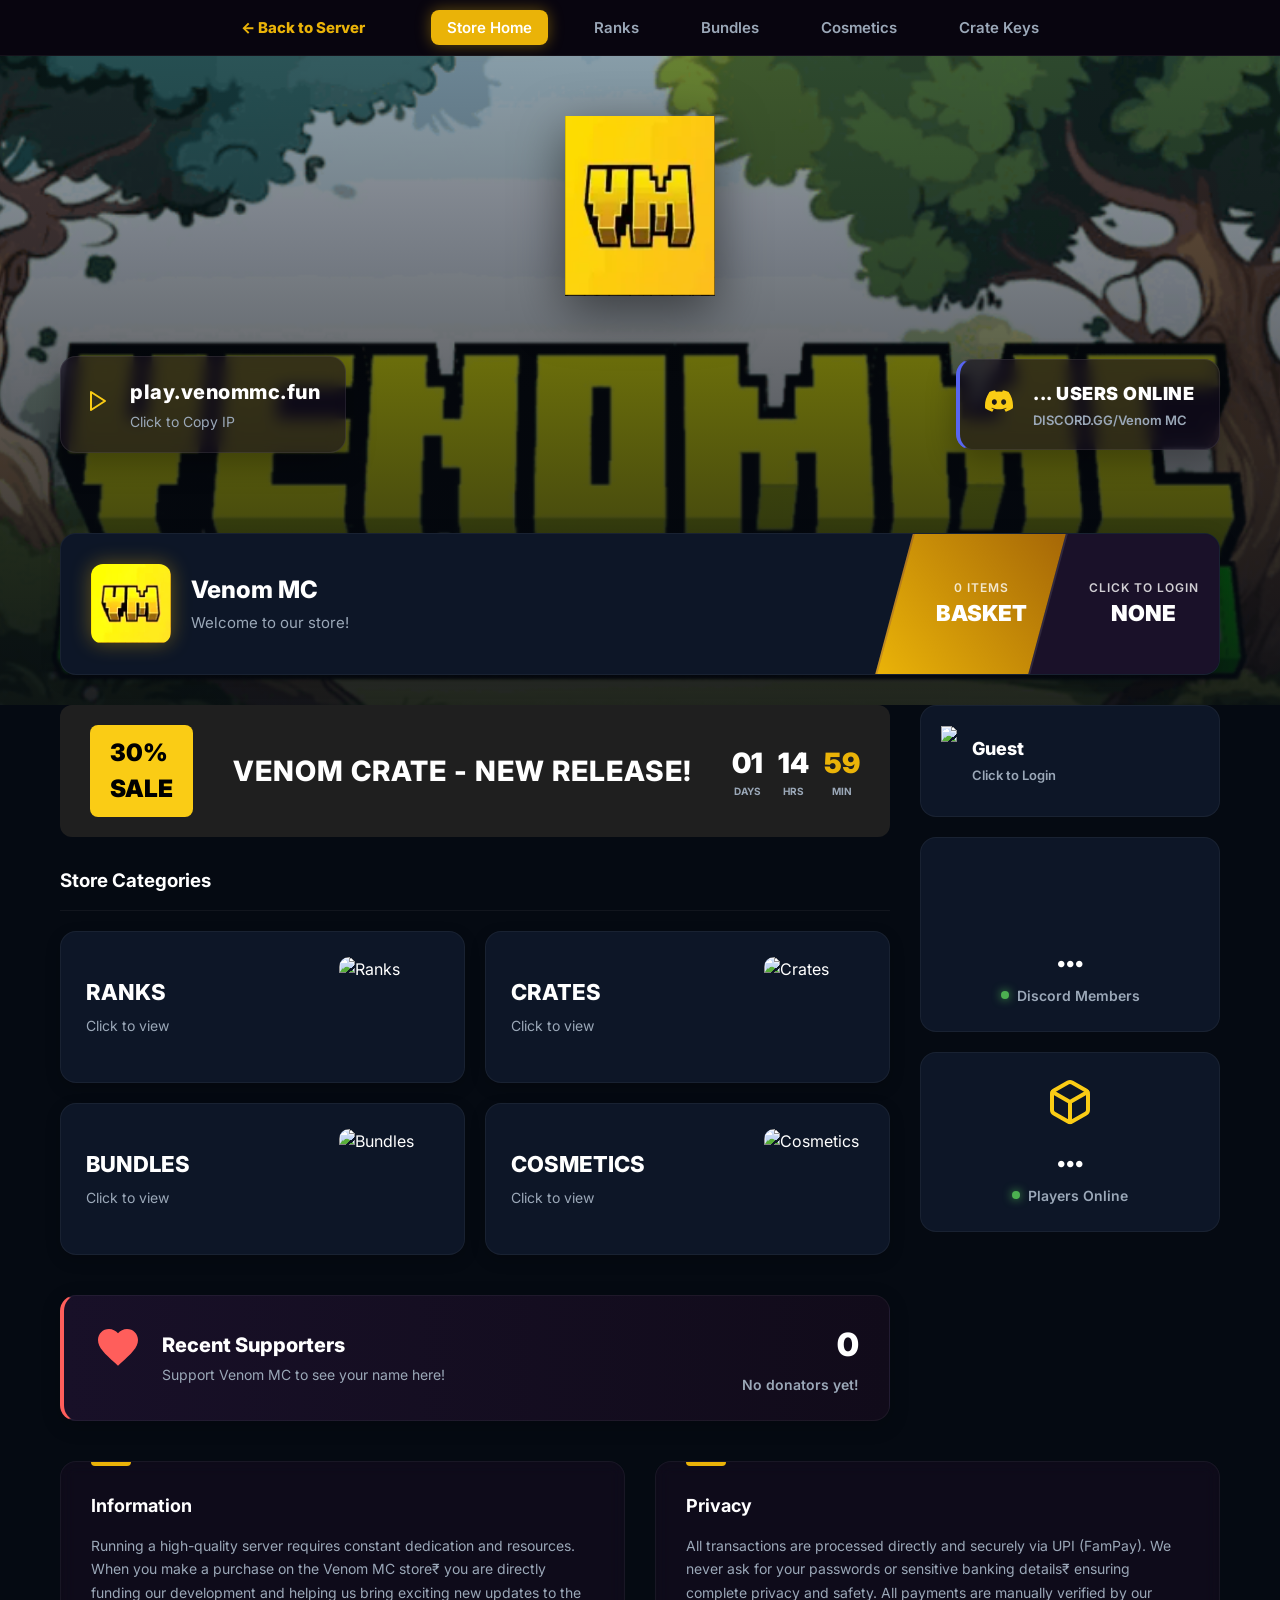
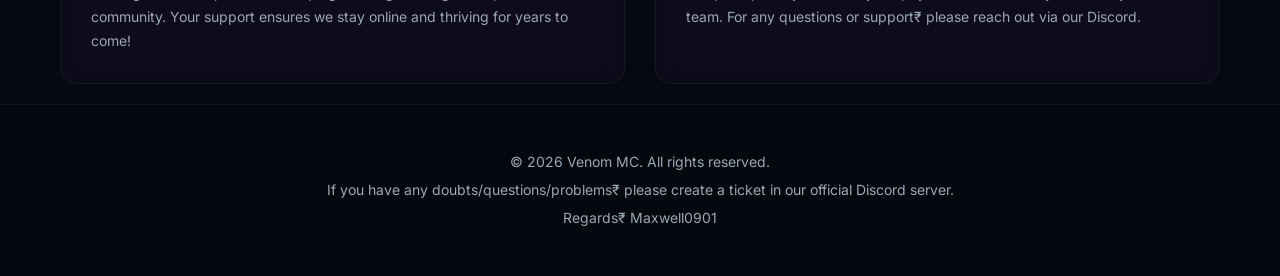
==== store.html @ 7994f70e "Add files via upload" ====
<!DOCTYPE html>
<html lang="en">
<head>
    <meta charset="UTF-8">
    <meta name="viewport" content="width=device-width₹ initial-scale=1.0">
    <title>Venom MC &bull; Store</title>
    <link href="https://fonts.googleapis.com/css2?family=Inter:wght@400;600;800&display=swap" rel="stylesheet">
    <link rel="stylesheet" href="style.css?v=10">
    <link rel="icon" type="image/png" href="favicon.png?v=2">
</head>
<body>
    <!-- Navigation -->
    <nav class="navbar">
        <ul class="nav-links">
            <li><a href="index.html" style="color: var(--color-primary); font-weight: 800; margin-right: 20px;">&larr; Back to Server</a></li>
            <li><a href="#" onclick="switchView('home'₹ this); return false;" class="active" id="nav-home">Store Home</a></li>
            <li><a href="#" onclick="switchView('ranks'₹ this); return false;" id="nav-ranks">Ranks</a></li>
            <li><a href="#" onclick="switchView('bundles'₹ this); return false;" id="nav-bundles">Bundles</a></li>
            <li><a href="#" onclick="switchView('cosmetics'₹ this); return false;" id="nav-cosmetics">Cosmetics</a></li>
            <li><a href="#" onclick="switchView('crates'₹ this); return false;" id="nav-crates">Crate Keys</a></li>
        </ul>
    </nav>
    <!-- Main Container for Hero -->
    <header class="hero-wrapper" style="position: relative;">
        <!-- Particles will be injected here -->
        <div id="particles-container" class="particles-container"></div>
        
        <div class="hero-content" style="position: relative; z-index: 2;">
            <img src="vm_logo.png" alt="Venom MC Logo" class="hero-logo-img">
        <div class="container">
        <section class="hero">
            <!-- Left: Copy IP -->
            <div class="hero-side ip-side" onclick="copyIP()">
                <div class="hero-stat-icon" style="background: rgba(234₹ 179₹ 8₹ 0.1); color: var(--color-secondary);">
                    <svg xmlns="http://www.w3.org/2000/svg" width="24" height="24" viewBox="0 0 24 24" fill="none" stroke="currentColor" stroke-width="2" stroke-linecap="round" stroke-linejoin="round"><polygon points="5 3 19 12 5 21 5 3"></polygon></svg>
                </div>
                <div class="hero-text">
                    <div class="hero-title" id="ip-text">play.venommc.fun</div>
                    <div class="hero-subtitle">Click to Copy IP</div>
                </div>
            </div>
            <!-- Right: Discord -->
            <a href="https://discord.gg/KCAyPgyaUP" target="_blank" class="hero-side discord-banner-block" style="text-decoration: none;">
                <div class="hero-stat-icon" style="background: rgba(234₹ 179₹ 8₹ 0.1); color: var(--color-secondary);">
                    <svg width="28" height="28" viewBox="0 0 24 24" fill="currentColor"><path d="M20.317 4.37a19.791 19.791 0 0 0-4.885-1.515.074.074 0 0 0-.079.037c-.21.375-.444.864-.608 1.25a18.27 18.27 0 0 0-5.487 0 12.64 12.64 0 0 0-.617-1.25.077.077 0 0 0-.079-.037A19.736 19.736 0 0 0 3.677 4.37a.07.07 0 0 0-.032.027C.533 9.046-.32 13.58.099 18.057a.082.082 0 0 0 .031.057 19.9 19.9 0 0 0 5.993 3.03.078.078 0 0 0 .084-.028c.462-.63.874-1.295 1.226-1.994a.076.076 0 0 0-.041-.106 13.107 13.107 0 0 1-1.872-.892.077.077 0 0 1-.008-.128 10.2 10.2 0 0 0 .372-.292.074.074 0 0 1 .077-.01c3.928 1.793 8.18 1.793 12.062 0a.074.074 0 0 1 .078.01c.12.098.246.198.373.292a.077.077 0 0 1-.006.127 12.299 12.299 0 0 1-1.873.892.077.077 0 0 0-.041.107c.36.698.772 1.362 1.225 1.993a.076.076 0 0 0 .084.028 19.839 19.839 0 0 0 6.002-3.03.077.077 0 0 0 .032-.054c.5-5.177-.838-9.674-3.549-13.66a.061.061 0 0 0-.031-.028zM8.02 15.33c-1.183 0-2.157-1.085-2.157-2.419 0-1.333.956-2.419 2.157-2.419 1.21 0 2.176 1.096 2.157 2.42 0 1.333-.956 2.418-2.157 2.418zm7.975 0c-1.183 0-2.157-1.085-2.157-2.419 0-1.333.955-2.419 2.157-2.419 1.21 0 2.176 1.096 2.157 2.42 0 1.333-.946 2.418-2.157 2.418z"/></svg>
                </div>
                <div class="discord-hero-text">
                    <h3 class="discord-hero-large"><span id="hero-discord-count">...</span> USERS ONLINE</h3>
                    <div class="discord-hero-small-wrapper">
                        <p class="discord-hero-small default-text">DISCORD.GG/Venom MC</p>
                        <p class="discord-hero-small hover-text">CLICK TO JOIN</p>
                    </div>
                </div>
            </a>
        </section>
        <!-- Welcome Banner -->
        <section class="welcome-banner">
            <div class="banner-left">
                <img src="vm_logo.png" alt="Venom MC Logo" class="banner-icon">
                <div>
                    <h2 class="banner-title">Venom MC</h2>
                    <p class="banner-subtitle">Welcome to our store!</p>
                </div>
            </div>
            
            <div class="banner-right">
                <!-- Slanted Basket Block -->
                <div class="slanted-block block-primary basket-hover" id="basket-block" onclick="openCartModal()" style="cursor: pointer;">
                    <div class="block-content">
                        <span class="block-small" id="basket-count">0 Items</span>
                        <span class="block-large" id="basket-total">BASKET</span>
                    </div>
                </div>
                
                <!-- Slanted Login Block -->
                <div class="slanted-block block-secondary login-hover" id="login-block" onclick="openLoginModal()" style="cursor: pointer;">
                    <div class="block-content" style="display: flex; flex-direction: row; gap: 15px; align-items: center;">
                        <img id="login-avatar" src="https://mc-heads.net/avatar/Steve/40" style="display: none; border-radius: 8px;" alt="Avatar">
                        <div style="display: flex; flex-direction: column; align-items: center;">
                            <span class="block-small" id="login-subtitle">Click to login</span>
                            <span class="block-large" id="login-title">NONE</span>
                        </div>
                    </div>
                </div>
        </div>
    </div> <!-- End hero-wrapper -->
    </header>
    <!-- Store Layout (Main Content + Sidebar) -->
    <main class="container">
        <div class="store-layout">
            
            <div class="store-main">
                        <!-- Sale Banner -->
        <section class="sale-banner" style="background: #1f1f1f; border-radius: 12px; padding: 20px 30px; display: flex; justify-content: space-between; align-items: center; margin-bottom: 30px; border: 1px solid rgba(250₹ 204₹ 21₹ 0.2); box-shadow: 0 10px 30px rgba(0₹₹₹.4);">
            <div style="background: #facc15; color: #000; padding: 10px 20px; border-radius: 8px; font-weight: 900; font-size: 24px; text-transform: uppercase;">30%<br>SALE</div>
            <h2 style="color: white; font-family: 'Kanit'₹ sans-serif; font-size: 28px; font-weight: 800; margin: 0 20px; letter-spacing: 1px; text-transform: uppercase; text-align: center; flex-grow: 1;">VENOM CRATE - NEW RELEASE!</h2>
            <div style="display: flex; gap: 15px; text-align: center;">
                <div><div style="font-size: 28px; font-weight: 900; color: white;">01</div><div style="font-size: 10px; color: var(--text-muted); font-weight: 700;">DAYS</div></div>
                <div><div style="font-size: 28px; font-weight: 900; color: white;">14</div><div style="font-size: 10px; color: var(--text-muted); font-weight: 700;">HRS</div></div>
                <div><div style="font-size: 28px; font-weight: 900; color: var(--color-primary);">59</div><div style="font-size: 10px; color: var(--text-muted); font-weight: 700;">MIN</div></div>
            </div>
        </section>
                <!-- Categories -->
                <section class="store-content">
                <!-- STORE VIEW: HOME (CATEGORIES) -->
                <div id="view-home" class="store-view active">
                    <div class="category-header">
                        <h3>Store Categories</h3>
                    </div>
                    <div class="category-grid">
                        
                        <!-- Category: Ranks -->
                        <a href="#" onclick="switchView('ranks'); return false;" class="category-card">
                            <div class="category-text">
                                <h4 class="category-title">RANKS</h4>
                                <span class="category-subtitle">Click to view</span>
                            </div>
                            <div class="category-image">
                                <img src="rank_icon.jpg" alt="Ranks" style="width: 100px; height: 100px; object-fit: cover; border-radius: 10px; margin: 0 auto; display: block; box-shadow: 0 0 15px rgba(250₹₹₹.5);">
                            </div>
                        </a>
                        <!-- Category: Crates -->
                        <a href="#" onclick="switchView('crates'); return false;" class="category-card">
                            <div class="category-text">
                                <h4 class="category-title">CRATES</h4>
                                <span class="category-subtitle">Click to view</span>
                            </div>
                            <div class="category-image">
                                <img src="crate_icon.jpg" alt="Crates" style="width: 100px; height: 100px; object-fit: cover; border-radius: 10px; margin: 0 auto; display: block; box-shadow: 0 0 15px rgba(250₹₹₹.5);">
                            </div>
                        </a>
                        <!-- Category: Bundles -->
                        <a href="#" onclick="switchView('bundles'); return false;" class="category-card">
                            <div class="category-text">
                                <h4 class="category-title">BUNDLES</h4>
                                <span class="category-subtitle">Click to view</span>
                            </div>
                            <div class="category-image">
                                <img src="bundle_icon.jpg" alt="Bundles" style="width: 100px; height: 100px; object-fit: cover; border-radius: 10px; margin: 0 auto; display: block; box-shadow: 0 0 15px rgba(250₹₹₹.5);">
                            </div>
                        </a>
                        <!-- Category: Cosmetics -->
                        <a href="#" onclick="switchView('cosmetics'); return false;" class="category-card">
                            <div class="category-text">
                                <h4 class="category-title">COSMETICS</h4>
                                <span class="category-subtitle">Click to view</span>
                            </div>
                            <div class="category-image">
                                <img src="cosmetic_icon.jpg" alt="Cosmetics" style="width: 100px; height: 100px; object-fit: cover; border-radius: 10px; margin: 0 auto; display: block; box-shadow: 0 0 15px rgba(250₹₹₹.5);">
                            </div>
                        </a>
                    </div>
                </div>
                                  <!-- STORE VIEW: RANKS -->
                  <div id="view-ranks" class="store-view" style="display: none;">
                      <div class="view-header">
                          <button class="back-btn" onclick="switchView('home')">&larr; Back to Categories</button>
                          <h3>Global Server Ranks</h3>
                          <p class="view-subtitle">Support the server and get amazing perks, kits, and shiny tags in chat!</p>
                      </div>
                      <div class="products-grid">
                          <div class="product-card">
                              <div class="product-icon"><img src="rank_icon.jpg" alt="Captain"></div>
                              <h4 class="product-title">CAPTAIN</h4>
                              <div class="product-price">&#8377;220</div>
                              <ul class="product-features">
                                  <li>&check; Exclusive Chat Tag</li>
                                  <li>&check; Access to Captain Kits</li>
                                  <li>&check; No chat cooldown</li>
                              </ul>
                              <button class="buy-btn" onclick="addToCart('CAPTAIN', 220)">BUY NOW</button>
                          </div>
                          <div class="product-card">
                              <div class="product-icon"><img src="rank_icon.jpg" alt="Monarch"></div>
                              <h4 class="product-title">MONARCH</h4>
                              <div class="product-price">&#8377;320</div>
                              <ul class="product-features">
                                  <li>&check; Everything from Captain</li>
                                  <li>&check; Access to /fly in hub</li>
                                  <li>&check; 2x Vote Rewards</li>
                              </ul>
                              <button class="buy-btn" onclick="addToCart('MONARCH', 320)">BUY NOW</button>
                          </div>
                          <div class="product-card featured-card">
                              <div class="product-badge accent-badge">POPULAR</div>
                              <div class="product-icon"><img src="rank_icon.jpg" alt="Dictator+"></div>
                              <h4 class="product-title">DICTATOR+</h4>
                              <div class="product-price">&#8377;420 <span class="old-price">&#8377;500</span></div>
                              <ul class="product-features">
                                  <li>&check; Colored Chat Messages</li>
                                  <li>&check; Keep Inventory on death</li>
                                  <li>&check; 5 /sethome locations</li>
                              </ul>
                              <button class="buy-btn accent-btn" onclick="addToCart('DICTATOR+', 420)">BUY NOW</button>
                          </div>
                          <div class="product-card legendary-card">
                              <div class="product-badge legendary-badge">TOP TIER</div>
                              <div class="product-icon"><img src="rank_icon.jpg" alt="Venom+"></div>
                              <h4 class="product-title">VENOM+</h4>
                              <div class="product-price">&#8377;520 <span class="old-price">&#8377;650</span></div>
                              <ul class="product-features">
                                  <li>&check; Animated Chat Tag</li>
                                  <li>&check; Free Nicknames</li>
                                  <li>&check; Instant Teleportation</li>
                                  <li>&check; Custom Join Message</li>
                              </ul>
                              <button class="buy-btn legendary-btn" onclick="addToCart('VENOM+', 520)">BUY NOW</button>
                          </div>
                      </div>
                  </div>
                                  <!-- STORE VIEW: CRATES -->
                  <div id="view-crates" class="store-view" style="display: none;">
                      <div class="view-header">
                          <button class="back-btn" onclick="switchView('home')">&larr; Back to Categories</button>
                          <h3>Crate Keys</h3>
                          <p class="view-subtitle">Try your luck! Open crates at spawn for a chance to win legendary items.</p>
                      </div>
                      <div class="products-grid">
                          <div class="product-card">
                              <div class="product-icon"><img src="crate_icon.jpg" alt="Crate"></div>
                              <h4 class="product-title">MONTHLY CRATE KEY</h4>
                              <div class="product-price">&#8377;40</div>
                              <ul class="product-features">
                                  <li>&check; 1x Monthly Crate Key</li>
                                  <li>&check; Win exclusive seasonal gear</li>
                              </ul>
                              <button class="buy-btn" onclick="addToCart('MONTHLY CRATE KEY 1x', 40)">BUY NOW</button>
                          </div>
                          <div class="product-card">
                              <div class="product-icon"><img src="crate_icon.jpg" alt="Crate"></div>
                              <h4 class="product-title">SPECIAL CRATE KEY</h4>
                              <div class="product-price">&#8377;40</div>
                              <ul class="product-features">
                                  <li>&check; 1x Special Crate Key</li>
                                  <li>&check; High chance for rare enchants</li>
                              </ul>
                              <button class="buy-btn" onclick="addToCart('SPECIAL CRATE KEY 1x', 40)">BUY NOW</button>
                          </div>
                          <div class="product-card">
                              <div class="product-icon"><img src="crate_icon.jpg" alt="Crate"></div>
                              <h4 class="product-title">VOTE CRATE KEY</h4>
                              <div class="product-price">&#8377;20</div>
                              <ul class="product-features">
                                  <li>&check; 1x Vote Crate Key</li>
                              </ul>
                              <button class="buy-btn" onclick="addToCart('VOTE CRATE KEY 1x', 20)">BUY NOW</button>
                          </div>
                          <div class="product-card">
                              <div class="product-icon"><img src="crate_icon.jpg" alt="Crate"></div>
                              <h4 class="product-title">RARE CRATE KEY</h4>
                              <div class="product-price">&#8377;20</div>
                              <ul class="product-features">
                                  <li>&check; 1x Rare Crate Key</li>
                              </ul>
                              <button class="buy-btn" onclick="addToCart('RARE CRATE KEY 1x', 20)">BUY NOW</button>
                          </div>
                          <div class="product-card">
                              <div class="product-icon"><img src="crate_icon.jpg" alt="Crate"></div>
                              <h4 class="product-title">LEGENDARY CRATE KEY</h4>
                              <div class="product-price">&#8377;20</div>
                              <ul class="product-features">
                                  <li>&check; 1x Legendary Crate Key</li>
                              </ul>
                              <button class="buy-btn" onclick="addToCart('LEGENDARY CRATE KEY 1x', 20)">BUY NOW</button>
                          </div>
                      </div>
                  </div>
                <!-- STORE VIEW: BUNDLES -->
                <div id="view-bundles" class="store-view" style="display: none;">
                    <div class="view-header">
                        <button class="back-btn" onclick="switchView('home')">← Back to Categories</button>
                        <h3>Value Bundles & Packs</h3>
                        <p class="view-subtitle">Get the ultimate head start with combined ranks₹ crate keys₹ and massive currency bundles!</p>
                    </div>
                    <div class="products-grid">
                        <div class="product-card">
                            <div class="product-icon"><img src="bundle_icon.jpg" alt="Bundle"></div>
                            <h4 class="product-title">STARTER BUNDLE</h4>
                            <div class="product-price">₹299 <span class="old-price">₹520</span></div>
                            <ul class="product-features">
                                <li>🎒 Monarch Rank included lifetime!</li>
                                <li>🎒 10x Vote Keys + 2x Rare Keys</li>
                                <li>🎒 ₹50₹ In-Game Server Balance</li>
                            </ul>
                            <button class="buy-btn" onclick="addToCart('STARTER BUNDLE'₹ 299)">BUY NOW</button>
                        </div>
                        <div class="product-card legendary-card">
                            <div class="product-badge legendary-badge">MEGA PACK</div>
                            <div class="product-icon"><img src="bundle_icon.jpg" alt="Bundle"></div>
                            <h4 class="product-title">ULTIMATE GOD BUNDLE</h4>
                            <div class="product-price">₹1299 <span class="old-price">₹2199</span></div>
                            <ul class="product-features">
                                <li>👑 Venom+ Rank lifetime included!</li>
                                <li>👑 20x Legendary Crate Keys</li>
                                <li>👑 Exclusive "Supporter 2026" Tag</li>
                                <li>👑 ₹500₹ In-Game Server Balance</li>
                            </ul>
                            <button class="buy-btn legendary-btn" onclick="addToCart('ULTIMATE GOD BUNDLE'₹ 1299)">BUY NOW</button>
                        </div>
                    </div>
                </div>
                <!-- STORE VIEW: COSMETICS -->
                <div id="view-cosmetics" class="store-view" style="display: none;">
                    <div class="view-header">
                        <button class="back-btn" onclick="switchView('home')">← Back to Categories</button>
                        <h3>Server Cosmetics</h3>
                        <p class="view-subtitle">Stand out from the crowd with custom particle trails₹ floating pet buddies₹ and awesome capes!</p>
                    </div>
                    <div class="products-grid">
                        <div class="product-card">
                            <div class="product-icon"><img src="cosmetic_icon.jpg" alt="Cosmetic"></div>
                            <h4 class="product-title">NEON AURA TRAIL</h4>
                            <div class="product-price">₹149</div>
                            <ul class="product-features">
                                <li>✨ Leaves a glowing violet particle aura</li>
                                <li>✨ Visible in ALL server game modes & lobbies</li>
                                <li>✨ Easily toggle with /cosmetics command</li>
                            </ul>
                            <button class="buy-btn" onclick="addToCart('NEON AURA TRAIL'₹ 149)">BUY NOW</button>
                        </div>
                        <div class="product-card featured-card">
                            <div class="product-badge accent-badge">COOL FX</div>
                            <div class="product-icon"><img src="cosmetic_icon.jpg" alt="Cosmetic"></div>
                            <h4 class="product-title">DRAGON WINGS & HALO</h4>
                            <div class="product-price">₹349</div>
                            <ul class="product-features">
                                <li>🔥 Majestic animated particle wings on back</li>
                                <li>🔥 Golden glowing halo over your head</li>
                                <li>🔥 Custom victory emote upon winning PVP</li>
                            </ul>
                            <button class="buy-btn accent-btn" onclick="addToCart('DRAGON WINGS & HALO'₹ 349)">BUY NOW</button>
                        </div>
                    </div>
                </div>
                <!-- Recent Supporters Wide Banner -->
                <div class="supporters-banner">
                    <div class="supporters-left">
                        <div class="widget-icon" style="color: #FF5E5B;">
                            <svg width="48" height="48" viewBox="0 0 24 24" fill="currentColor" stroke="none"><path d="M12 21.35l-1.45-1.32C5.4 15.36 2 12.28 2 8.5 2 5.42 4.42 3 7.5 3c1.74 0 3.41.81 4.5 2.09C13.09 3.81 14.76 3 16.5 3 19.58 3 22 5.42 22 8.5c0 3.78-3.4 6.86-8.55 11.54L12 21.35z"></path></svg>
                        </div>
                        <div>
                            <h3 class="supporters-title">Recent Supporters</h3>
                            <p class="supporters-subtitle">Support Venom MC to see your name here!</p>
                        </div>
                    </div>
                    
                    <div class="supporters-right">
                        <div class="widget-count">0</div>
                        <div style="color: var(--text-muted); font-size: 14px; font-weight: 600;">
                            No donators yet!
                        </div>
                    </div>
                </div>
            </section>
        </div>
        <div class="store-sidebar">
            <!-- Player Profile Widget -->
            <div class="sidebar-widget profile-widget" style="padding: 20px; display: flex; flex-direction: row; gap: 15px; align-items: center; justify-content: flex-start; text-align: left;">
                <!-- Logged Out View -->
                <div id="profile-logged-out" style="display: flex; flex-direction: row; align-items: center; gap: 15px; width: 100%; cursor: pointer;" onclick="openLoginModal()">
                    <img src="https://mc-heads.net/body/Steve/70" style="height: 70px; image-rendering: pixelated; filter: drop-shadow(0 4px 8px rgba(0₹₹₹.4));">
                    <div>
                        <div style="font-weight: 800; font-size: 18px;">Guest</div>
                        <div style="color: var(--text-muted); font-size: 13px; margin-top: 4px; font-weight: 600;">Click to Login</div>
                    </div>
                </div>
                
                <!-- Logged In View -->
                <div id="profile-logged-in" style="display: none; flex-direction: row; align-items: center; gap: 15px; width: 100%;">
                    <img id="profile-avatar-side" src="" style="height: 80px; image-rendering: pixelated; filter: drop-shadow(0 4px 8px rgba(0₹₹₹.5));">
                    <div style="display: flex; flex-direction: column; gap: 8px;">
                        <div id="profile-name-side" style="font-weight: 800; font-size: 18px; color: white;">Username</div>
                        <button onclick="logout()" onmouseover="this.style.background='rgba(255₹₹₹.1)'; this.style.color='white';" onmouseout="this.style.background='rgba(255₹₹₹.05)'; this.style.color='var(--text-muted)';" style="background: rgba(255₹₹₹.05); border: 1px solid rgba(255₹₹₹.1); color: var(--text-muted); padding: 6px 14px; border-radius: 8px; cursor: pointer; font-size: 13px; font-weight: 600; width: fit-content; transition: all 0.2s ease;">Logout</button>
                    </div>
                </div>
            </div>
            
            <!-- Live Discord Widget -->
            <a href="https://discord.gg/KCAyPgyaUP" target="_blank" class="sidebar-widget" style="text-decoration: none; transition: transform 0.2s ease₹ filter 0.2s ease;">
                <div class="widget-icon" style="color: #5865F2;">
                    <svg width="48" height="48" viewBox="0 0 127.14 96.36"><path fill="currentColor" d="M107.7₹.07A105.15₹.15₹₹₹₹.47₹a72.06₹.06₹₹₹-3.36₹.83A97.68₹.68₹₹₹₹₹.83₹.37₹.37₹₹₹₹.64₹₹.89₹.89₹₹₹₹.39₹.09C2.79₹.65-1.71₹.6.54₹.21h0A105.73₹.73₹₹₹₹.71₹.36₹.7₹.7₹₹₹₹.6₹.25a68.42₹.42₹₹₹-10.85-5.18c.91-.66₹.8-1.34₹.66-2a75.57₹.57₹₹₹₹.32₹c.87.71₹.76₹.39₹.66₹a68.68₹.68₹₹₹-10.87₹.19₹₹₹₹₹₹.89₹.1₹.25₹.25₹₹₹₹.19-16.14c2.64-27.38-4.51-51.11-19.32-72.15ZM42.68₹.59c-5.36₹-9.8-4.83-9.8-10.79s4.38-10.79₹.8-10.79₹.85₹.84₹.8₹.79C52.48₹.76₹.09₹.59₹.68₹.59Zm41.83₹c-5.36₹-9.8-4.83-9.8-10.79s4.38-10.79₹.8-10.79₹.85₹.84₹.8₹.79C94.31₹.76₹.92₹.59₹.51₹.59Z"/></svg>
                </div>
                <div class="widget-count" id="discord-count">...</div>
                <div class="widget-label">
                    <div class="status-dot" id="discord-dot"></div>
                    Discord Members
                </div>
            </a>
            <!-- Live Player Widget -->
            <div class="sidebar-widget">
                <div class="hero-stat-icon" style="background: rgba(234₹ 179₹ 8₹ 0.1); color: var(--color-secondary);">
                    <svg width="48" height="48" viewBox="0 0 24 24" fill="none" stroke="currentColor" stroke-width="2" stroke-linecap="round" stroke-linejoin="round"><path d="M21 16V8a2 2 0 0 0-1-1.73l-7-4a2 2 0 0 0-2 0l-7 4A2 2 0 0 0 3 8v8a2 2 0 0 0 1 1.73l7 4a2 2 0 0 0 2 0l7-4A2 2 0 0 0 21 16z"></path><polyline points="3.27 6.96 12 12.01 20.73 6.96"></polyline><line x1="12" y1="22.08" x2="12" y2="12"></line></svg>
                </div>
                <div class="widget-count" id="player-count">...</div>
                <div class="widget-label">
                    <div class="status-dot" id="player-dot"></div>
                    Players Online
                </div>
            </div>
        </div>
        </div> <!-- End of store-layout -->
        
        <!-- Info Cards Section -->
        <section class="info-section">
            <div class="info-card">
                <div class="card-accent"></div>
                <h4>Information</h4>
                <p>Running a high-quality server requires constant dedication and resources. When you make a purchase on the Venom MC store₹ you are directly funding our development and helping us bring exciting new updates to the community. Your support ensures we stay online and thriving for years to come!</p>
            </div>
            <!-- Privacy Card -->
            <div class="info-card">
                <div class="card-accent"></div>
                <h4>Privacy</h4>
                <p>All transactions are processed directly and securely via UPI (FamPay). We never ask for your passwords or sensitive banking details₹ ensuring complete privacy and safety. All payments are manually verified by our team. For any questions or support₹ please reach out via our Discord.</p>
            </div>
        </section>
    </main>
    <!-- Site Footer -->
    <footer class="site-footer">
        <div class="footer-content">
            <p>&copy; 2026 Venom MC. All rights reserved.</p>
            <p>If you have any doubts/questions/problems₹ please create a ticket in our official Discord server.</p>
            <p>Regards₹ Maxwell0901</p>
        </div>
    </footer>
    <!-- Payment Gateway Modal -->
    <div id="payment-modal" class="modal-overlay" style="display: none; background: #0f0a18;" onclick="handlePaymentModalClick(event)">
        <div class="payment-container" style="display: flex; width: 100vw; height: 100vh; overflow: hidden; max-width: 1400px; margin: 0 auto; background: #140c22; box-shadow: 0 0 50px rgba(0₹₹₹.8);" onclick="event.stopPropagation()">
            
            <!-- Left Side: Order Summary -->
            <div class="payment-sidebar" style="width: 380px; background: #11091c; border-right: 1px solid rgba(255₹₹₹.05); padding: 40px; display: flex; flex-direction: column;">
                <div style="display: flex; justify-content: space-between; align-items: center; margin-bottom: 40px;">
                    <div id="payment-username" style="color: var(--text-muted); font-size: 15px; font-weight: 600;">Guest's order</div>
                    <button onclick="closePaymentModal()" style="background: none; border: none; color: var(--text-muted); text-decoration: underline; cursor: pointer; font-size: 14px;">Cancel</button>
                </div>
                
                <div id="payment-items-container" style="flex-grow: 1; overflow-y: auto;">
                    <!-- Items dynamically injected here -->
                </div>
                
                <div style="margin-top: 20px;">
                    <div style="color: var(--text-muted); font-size: 14px; font-weight: 700; margin-bottom: 10px;">Coupon/Gift Card</div>
                    <input type="text" placeholder="Enter code..." style="width: 100%; background: rgba(0₹₹₹.3); border: 1px solid rgba(255₹₹₹.1); padding: 12px 15px; border-radius: 8px; color: white; outline: none; font-family: 'Inter'₹ sans-serif;">
                </div>
            </div>
            
            <!-- Right Side: Payment Form -->
            <div class="payment-main" style="flex-grow: 1; padding: 40px 60px; overflow-y: auto;">
                <div style="color: var(--text-muted); font-size: 14px; margin-bottom: 30px;">
                    Venom MC Store &gt; Make Payment &gt; <span style="color: white; font-weight: 600;">Secure Checkout</span>
                </div>
                
                <h3 style="font-size: 20px; font-weight: 800; color: white; margin-bottom: 15px;">Email Address</h3>
                <input type="email" placeholder="Enter your email address" style="width: 100%; background: rgba(0₹₹₹.2); border: 1px solid rgba(255₹₹₹.1); padding: 16px 20px; border-radius: 8px; color: white; outline: none; font-family: 'Inter'₹ sans-serif; font-size: 16px; margin-bottom: 30px;">
                
                <h3 style="font-size: 20px; font-weight: 800; color: white; margin-bottom: 15px;">Payment Method</h3>
                <div style="display: grid; grid-template-columns: repeat(auto-fit₹ minmax(140px₹ 1fr)); gap: 15px; margin-bottom: 15px;">
                    <div class="payment-method-box" onclick="selectPaymentMethod('card')" id="pm-card">
                        <img src="https://upload.wikimedia.org/wikipedia/commons/4/41/Visa_Logo.png" style="height: 15px; filter: brightness(1.2);">
                        <img src="https://upload.wikimedia.org/wikipedia/commons/b/b7/MasterCard_Logo.svg" style="height: 20px;">
                    </div>
                    <div class="payment-method-box" onclick="selectPaymentMethod('gpay')" id="pm-gpay">
                        <img src="https://upload.wikimedia.org/wikipedia/commons/c/c1/Google_%22G%22_logo.svg" style="height: 20px; margin-right: 5px;"> <span style="font-weight: 700; color: white; font-size: 18px;">Pay</span>
                    </div>
                    <div class="payment-method-box" onclick="selectPaymentMethod('paypal')" id="pm-paypal">
                        <img src="https://upload.wikimedia.org/wikipedia/commons/b/b5/PayPal.svg" style="height: 20px;">
                    </div>
                                          <div class="payment-method-box" onclick="selectPaymentMethod('upi')" id="pm-upi">
                          <img src="https://upload.wikimedia.org/wikipedia/commons/e/e1/UPI-Logo-vector.svg" style="height: 20px; filter: brightness(0) invert(1);">
                      </div>
                      <div class="payment-method-box" onclick="selectPaymentMethod('nepali')" id="pm-nepali" style="display: flex; align-items: center; justify-content: center; gap: 5px;">
                          <span style="font-weight: 700; color: white; font-size: 14px;">NPR / eSewa</span>
                      </div>
                      <div class="payment-method-box" onclick="selectPaymentMethod('crypto')" id="pm-crypto" style="display: flex; align-items: center; justify-content: center; gap: 5px;">
                          <img src="https://upload.wikimedia.org/wikipedia/commons/4/46/Bitcoin.svg" style="height: 20px;">
                          <span style="font-weight: 700; color: white; font-size: 14px;">Crypto</span>
                      </div>
                </div>
                
                <button style="width: 100%; background: rgba(255₹₹₹.03); border: 1px solid rgba(255₹₹₹.05); padding: 12px; border-radius: 8px; color: var(--text-muted); cursor: pointer; font-size: 14px; margin-bottom: 40px; transition: 0.2s;" onmouseover="this.style.background='rgba(255₹₹₹.06)'" onmouseout="this.style.background='rgba(255₹₹₹.03)'">More Payment Methods</button>
                
                <div id="payment-dynamic-form">
                    <!-- Default Form Fields -->
                    <div style="display: grid; grid-template-columns: 1fr 1fr; gap: 20px; margin-bottom: 20px;">
                        <div>
                            <div style="color: white; font-weight: 700; margin-bottom: 10px;">Full Name</div>
                            <input type="text" placeholder="Enter your full name" class="payment-input">
                        </div>
                        <div>
                            <div style="color: white; font-weight: 700; margin-bottom: 10px;">Zip / Postal Code</div>
                            <input type="text" placeholder="Zip code" class="payment-input">
                        </div>
                    </div>
                </div>
                
                <div style="display: flex; align-items: center; gap: 15px; margin-top: 40px; padding-top: 20px; border-top: 1px solid rgba(255₹₹₹.05);">
                    <label class="term-checkbox" style="padding-left: 30px;">
                        <input type="checkbox">
                        <span class="checkmark"></span>
                        <span class="term-text" style="font-size: 13px;">Allow Venom MC to send me updates & announcements via email.</span>
                    </label>
                </div>
                
                <div style="margin-top: 30px; text-align: right;">
                    <button id="execute-payment-btn" style="background: linear-gradient(135deg₹ #4CAF50 0%₹ #45a049 100%); color: white; padding: 14px 40px; border: none; border-radius: 8px; font-weight: 800; font-size: 16px; cursor: pointer; box-shadow: 0 6px 20px rgba(76₹ 175₹ 80₹ 0.3); transition: 0.2s;" onclick="executePayment()" onmouseover="this.style.transform='scale(1.02)'" onmouseout="this.style.transform='scale(1)'">Complete Payment</button>
                </div>
            </div>
        </div>
    </div>
    
    <!-- FamPay / UPI Checkout Modal -->
    <div id="checkout-modal" class="modal-overlay" style="display: none;" onclick="handleModalClick(event)">
        <div class="modal-container">
            <button class="modal-close" onclick="closeCheckout()">&times;</button>
            
            <div class="modal-header">
                <span class="modal-tag">MANUAL CHECKOUT &bull; FAMPAY / UPI</span>
                <h3 id="modal-product-title">Dictator+ RANK</h3>
                <div id="modal-product-price" class="modal-price">₹520</div>
            </div>
            
            <div class="modal-body">
                <div class="step-box">
                    <div class="step-title">STEP 1 &mdash; SCAN TO PAY</div>
                    <p class="modal-instruction">Scan this QR Code using any UPI Payment App (<strong>FamPay₹ GPay₹ PhonePe₹ Paytm</strong>) and transfer the exact amount:</p>
                    
                    <div class="qr-showcase">
                        <img id="qr-image" src="https://api.qrserver.com/v1/create-qr-code/?size=180x180&data=ajiteshr@fampay&color=ffffff&bgcolor=181124&margin=10" alt="FamPay QR Code">
                        <div class="upi-id-box">
                            <span>UPI ID: <strong id="upi-id-text">ajiteshr@fampay</strong></span>
                            <button class="copy-small-btn" onclick="copyUPI(this)">COPY ID</button>
                        </div>
                    </div>
                </div>
                <div class="step-box" style="margin-top: 20px;">
                    <div class="step-title">STEP 2 &mdash; CLAIM YOUR ITEM</div>
                    <p class="modal-instruction">After paying₹ take a screenshot of your successful transaction. Join our official Discord server and open a support ticket with your screenshot & Minecraft username to instantly claim your reward!</p>
                    
                    <a href="https://discord.gg/KCAyPgyaUP" target="_blank" class="claim-discord-btn">
                        <svg width="22" height="22" viewBox="0 0 24 24" fill="currentColor"><path d="M20.317 4.37a19.791 19.791 0 0 0-4.885-1.515.074.074 0 0 0-.079.037c-.21.375-.444.864-.608 1.25a18.27 18.27 0 0 0-5.487 0 12.64 12.64 0 0 0-.617-1.25.077.077 0 0 0-.079-.037A19.736 19.736 0 0 0 3.677 4.37a.07.07 0 0 0-.032.027C.533 9.046-.32 13.58.099 18.057a.082.082 0 0 0 .031.057 19.9 19.9 0 0 0 5.993 3.03.078.078 0 0 0 .084-.028c.462-.63.874-1.295 1.226-1.994a.076.076 0 0 0-.041-.106 13.107 13.107 0 0 1-1.872-.892.077.077 0 0 1-.008-.128 10.2 10.2 0 0 0 .372-.292.074.074 0 0 1 .077-.01c3.928 1.793 8.18 1.793 12.062 0a.074.074 0 0 1 .078.01c.12.098.246.198.373.292a.077.077 0 0 1-.006.127 12.299 12.299 0 0 1-1.873.892.077.077 0 0 0-.041.107c.36.698.772 1.362 1.225 1.993a.076.076 0 0 0 .084.028 19.839 19.839 0 0 0 6.002-3.03.077.077 0 0 0 .032-.054c.5-5.177-.838-9.674-3.549-13.66a.061.061 0 0 0-.031-.028zM8.02 15.33c-1.183 0-2.157-1.085-2.157-2.419 0-1.333.956-2.419 2.157-2.419 1.21 0 2.176 1.096 2.157 2.42 0 1.333-.956 2.418-2.157 2.418zm7.975 0c-1.183 0-2.157-1.085-2.157-2.419 0-1.333.955-2.419 2.157-2.419 1.21 0 2.176 1.096 2.157 2.42 0 1.333-.946 2.418-2.157 2.418z"/></svg>
                        JOIN DISCORD TO SUBMIT TICKET
                    </a>
                </div>
            </div>
        </div>
    </div>
    
    <!-- Login Modal -->
    <div id="login-modal" class="modal-overlay" style="display: none;" onclick="handleLoginModalClick(event)">
        <div class="modal-container" style="max-width: 400px; text-align: center;">
            <button class="modal-close" onclick="closeLoginModal()">&times;</button>
            <div class="modal-header">
                <span class="modal-tag">AUTHENTICATION</span>
                <h3>Login</h3>
            </div>
            <div class="modal-body">
                <p style="color: var(--text-muted); margin-bottom: 20px; font-size: 14px;">Enter your Minecraft username to continue.</p>
                <input type="text" id="username-input" class="modern-input" placeholder="Minecraft Username..." onkeydown="if(event.key === 'Enter') submitLogin()">
                <button class="buy-btn accent-btn" style="margin-top: 15px;" onclick="submitLogin()">CONTINUE</button>
            </div>
        </div>
    </div>
    
    <!-- Cart Modal (Checkout Flow) -->
    <div id="cart-modal" class="modal-overlay" style="display: none;" onclick="handleCartModalClick(event)">
        <div class="modal-container" style="max-width: 900px; width: 90vw; align-items: stretch; text-align: left; padding: 40px; justify-content: flex-start;">
            <button class="modal-close" onclick="closeCartModal()">&times;</button>
            
            <div style="display: flex; justify-content: space-between; border-bottom: 2px solid rgba(255₹₹₹.05); padding-bottom: 20px; margin-bottom: 20px;">
                <h3 style="font-size: 28px; font-weight: 800; margin: 0; color: #fff;">Checkout</h3>
                <span id="cart-total-display" style="color: #4CAF50; font-weight: 900; font-size: 24px;">₹0</span>
            </div>
            
            <div class="checkout-table-header" style="display: grid; grid-template-columns: 2fr 1fr 1fr; color: var(--text-muted); font-size: 13px; font-weight: 800; letter-spacing: 1px; text-transform: uppercase; margin-bottom: 15px;">
                <div>Package</div>
                <div>Price</div>
                <div style="text-align: right;">Amount</div>
            </div>
            
            <div id="cart-items-container" class="cart-items-container" style="margin-bottom: 40px;">
                <!-- Cart items injected here via JS -->
            </div>
            
            <h3 style="font-size: 22px; font-weight: 800; margin-bottom: 20px; color: #fff;">Complete purchase</h3>
            
            <div class="checkout-terms" style="display: flex; flex-direction: column; gap: 15px; margin-bottom: 40px;">
                <label class="term-checkbox">
                    <input type="checkbox" id="term1" onchange="validateCheckout()">
                    <span class="checkmark"></span>
                    <span class="term-text">I agree with <a href="#" style="color: #d4a373; text-decoration: none;">Terms and Conditions</a> of this purchase.</span>
                </label>
                <label class="term-checkbox">
                    <input type="checkbox" id="term2" onchange="validateCheckout()">
                    <span class="checkmark"></span>
                    <span class="term-text">I confirm that I am either over 16 or have guardian permission₹ and I consent to the collection and use of my data for this purchase.</span>
                </label>
                <label class="term-checkbox">
                    <input type="checkbox" id="term3" onchange="validateCheckout()">
                    <span class="checkmark"></span>
                    <span class="term-text">I verify that the Minecraft account with the name <strong id="checkout-username-display" style="color: white;">None</strong>₹ which I am currently using to make this purchase₹ belongs to me.</span>
                </label>
            </div>
            
            <div style="display: flex; justify-content: space-between; align-items: center; border-top: 2px solid rgba(255₹₹₹.05); padding-top: 20px; margin-top: auto;">
                <button class="back-btn" style="background: rgba(41₹ 128₹ 185₹ 0.2); color: #facc15; border-color: rgba(52₹ 152₹ 219₹ 0.3); padding: 12px 24px;" onclick="closeCartModal()">← Continue Shopping</button>
                <button id="final-checkout-btn" class="buy-btn" style="width: auto; background: rgba(255₹ 255₹ 255₹ 0.1); color: var(--text-muted); cursor: not-allowed; padding: 12px 30px; box-shadow: none;" onclick="proceedToPayment()" disabled>Checkout →</button>
            </div>
        </div>
    </div>
    
    <!-- Toast Notification Container -->
    <div id="toast-container" class="toast-container"></div>
    
    <script src="script.js?v=9"></script>
</body>
</html>
---- style.css ----
:root {
    --bg-main: #050a12;
    --bg-card: #0d1627;
    --color-primary: #eab308;
    --color-secondary: #facc15;
    --color-accent: #fef08a;
    --text-main: #ffffff;
    --text-muted: #9ba8b8;
}


* {
    margin: 0;
    padding: 0;
    box-sizing: border-box;
}

body {
    font-family: 'Inter', sans-serif;
    background-color: var(--bg-main);
    color: var(--text-main);
    line-height: 1.5;
    min-height: 100vh;
}

.hero-wrapper {
    background-image: 
        linear-gradient(to bottom, rgba(5, 10, 18, 0.3), rgba(5, 10, 18, 1) 95%),
        url('bg_new.png');
    background-size: cover;
    background-position: center top;
    background-attachment: fixed;
    background-repeat: no-repeat;
    min-height: 70vh;
    display: flex;
    flex-direction: column;
    justify-content: center;
    padding-top: 60px; /* Accounts for navbar */
}

/* Navbar */
.navbar {
    background: rgba(10, 5, 16, 0.85);
    backdrop-filter: blur(10px);
    padding: 15px 0;
    border-bottom: 1px solid rgba(255,255,255,0.05);
    position: sticky;
    top: 0;
    z-index: 100;
}

.nav-links {
    list-style: none;
    display: flex;
    justify-content: center;
    gap: 30px;
}

.nav-links a {
    color: var(--text-muted);
    text-decoration: none;
    font-weight: 600;
    font-size: 15px;
    padding: 8px 16px;
    border-radius: 8px;
    transition: all 0.3s ease;
}

.nav-links a:hover {
    color: white;
    background: rgba(255,255,255,0.05);
}

.nav-links a.active {
    color: white;
    background: var(--color-primary);
    box-shadow: 0 0 15px rgba(234, 179, 8, 0.4);
}

/* Container */
.container {
    max-width: 1200px;
    margin: 0 auto;
    padding: 0 20px;
}

/* Hero Section */
.hero {
    display: flex;
    justify-content: space-between;
    align-items: center;
    padding: 60px 0;
    margin-bottom: 20px;
}

.hero-side {
    background: rgba(20, 13, 33, 0.6);
    backdrop-filter: blur(8px);
    border: 1px solid rgba(255,255,255,0.08);
    border-radius: 16px;
    padding: 20px 25px;
    display: flex;
    align-items: center;
    gap: 20px;
    transition: transform 0.3s ease, border-color 0.3s ease;
    cursor: pointer;
    box-shadow: 0 10px 30px rgba(0,0,0,0.3);
}

.hero-side:hover {
    transform: translateY(-5px);
    border-color: rgba(255,255,255,0.2);
}

.ip-side:active {
    transform: scale(0.97);
}

.icon-circle {
    width: 48px;
    height: 48px;
    background: rgba(234, 179, 8, 0.2);
    border-radius: 50%;
    display: flex;
    align-items: center;
    justify-content: center;
    color: var(--color-accent);
}

.hero-title {
    font-size: 20px;
    font-weight: 800;
    color: white;
    letter-spacing: 0.5px;
}

.hero-subtitle {
    font-size: 14px;
    color: var(--text-muted);
    margin-top: 4px;
}

/* Discord Hero Side Styles */
.discord-banner-block {
    background: rgba(20, 13, 33, 0.6);
    border-left: 4px solid #5865F2;
    transition: transform 0.3s ease, border-color 0.3s ease, box-shadow 0.3s ease;
}

.discord-banner-block:hover {
    border-color: #7289da;
    box-shadow: 0 10px 30px rgba(88, 101, 242, 0.2);
}

.discord-bubble {
    width: 48px;
    height: 48px;
    background: rgba(88, 101, 242, 0.15);
    border-radius: 12px;
    display: flex;
    align-items: center;
    justify-content: center;
    color: #5865F2;
}

.discord-hero-text {
    display: flex;
    flex-direction: column;
}

.discord-hero-large {
    font-size: 18px;
    font-weight: 900;
    color: white;
    margin: 0 0 4px 0;
    letter-spacing: 0.5px;
}

.discord-hero-small-wrapper {
    position: relative;
    height: 18px;
    overflow: hidden;
}

.discord-hero-small {
    font-size: 13px;
    font-weight: 600;
    margin: 0;
    position: absolute;
    top: 0;
    left: 0;
    width: 100%;
    transition: transform 0.3s cubic-bezier(0.4, 0, 0.2, 1);
}

.default-text {
    color: var(--text-muted);
    transform: translateY(0);
}

.hover-text {
    color: #5865F2;
    transform: translateY(100%);
}

.discord-banner-block:hover .default-text {
    transform: translateY(-100%);
}

.discord-banner-block:hover .hover-text {
    transform: translateY(0);
}

/* Welcome Banner */
.welcome-banner {
    background: var(--bg-card);
    border-radius: 16px;
    padding: 0;
    display: flex;
    justify-content: space-between;
    border: 1px solid rgba(255,255,255,0.05);
    margin-bottom: 30px;
    overflow: hidden;
    box-shadow: 0 5px 20px rgba(0,0,0,0.2);
}

.banner-left {
    padding: 30px;
    display: flex;
    align-items: center;
    gap: 20px;
}

.banner-icon { max-width: 80px; max-height: 80px; object-fit: contain;
    width: 80px;
    height: 80px;
    border-radius: 12px;
    filter: brightness(1.2) drop-shadow(0 0 10px rgba(234, 179, 8, 0.4));
    transition: transform 0.3s ease;
}

.banner-icon:hover {
    transform: scale(1.05);
}

.banner-title {
    font-size: 24px;
    font-weight: 800;
    margin-bottom: 4px;
}

.banner-subtitle {
    color: var(--text-muted);
    font-size: 15px;
}

.banner-right {
    display: flex;
}

.slanted-block {
    padding: 0 40px;
    display: flex;
    align-items: center;
    justify-content: center;
    transform: skewX(-15deg);
    margin-right: -20px;
    border-left: 2px solid rgba(255,255,255,0.1);
}

.block-content {
    transform: skewX(15deg);
    display: flex;
    flex-direction: column;
    align-items: center;
}

.block-primary {
    background: linear-gradient(45deg, var(--color-primary), #a16207);
}

.block-secondary {
    background: #1a1129;
}

.block-small {
    font-size: 12px;
    text-transform: uppercase;
    font-weight: 600;
    letter-spacing: 1px;
    opacity: 0.8;
}

.block-large {
    font-size: 22px;
    font-weight: 900;
}

/* Store Layout */
.store-layout {
    display: grid;
    grid-template-columns: 1fr 300px;
    gap: 30px;
    margin-bottom: 40px;
}

.store-layout.full-width {
    grid-template-columns: 1fr;
}

.store-layout.full-width .store-sidebar {
    display: none;
}

/* Store Main Content */
.category-header {
    display: flex;
    justify-content: space-between;
    align-items: center;
    margin-bottom: 20px;
    padding-bottom: 15px;
    border-bottom: 1px solid rgba(255,255,255,0.05);
}

.category-grid {
    display: grid;
    grid-template-columns: repeat(2, 1fr);
    gap: 20px;
    margin-bottom: 30px;
}

.category-card {
    background: var(--bg-card);
    border: 1px solid rgba(255,255,255,0.05);
    border-radius: 16px;
    padding: 25px;
    display: flex;
    justify-content: space-between;
    align-items: center;
    text-decoration: none;
    color: white;
    transition: all 0.3s ease;
    box-shadow: 0 5px 15px rgba(0,0,0,0.2);
}

.category-card:hover {
    transform: translateY(-5px);
    border-color: rgba(234, 179, 8, 0.4);
    box-shadow: 0 15px 30px rgba(234, 179, 8, 0.15);
}

.category-title {
    font-size: 22px;
    font-weight: 800;
    margin-bottom: 4px;
}

.category-subtitle {
    color: var(--text-muted);
    font-size: 14px;
}

.category-image img {
    width: 64px;
    height: 64px;
    image-rendering: pixelated;
    transition: transform 0.3s ease;
}

.category-card:hover .category-image img {
    transform: scale(1.1) rotate(5deg);
}

/* Supporters Wide Banner */
.supporters-banner {
    background: linear-gradient(90deg, #181028 0%, #110b1a 100%);
    border: 1px solid rgba(255,255,255,0.05);
    border-left: 4px solid #FF5E5B;
    border-radius: 16px;
    padding: 25px 30px;
    display: flex;
    justify-content: space-between;
    align-items: center;
    margin-top: 40px;
    box-shadow: 0 5px 20px rgba(0,0,0,0.2);
}

.supporters-left {
    display: flex;
    align-items: center;
    gap: 20px;
}

.supporters-title {
    font-size: 20px;
    font-weight: 800;
    margin-bottom: 4px;
}

.supporters-subtitle {
    color: var(--text-muted);
    font-size: 14px;
}

.supporters-right {
    text-align: right;
}

/* Store Sidebar */
.store-sidebar {
    display: flex;
    flex-direction: column;
    gap: 20px;
}

.sidebar-widget {
    background: var(--bg-card);
    border: 1px solid rgba(255,255,255,0.05);
    border-radius: 16px;
    padding: 25px;
    display: flex;
    flex-direction: column;
    align-items: center;
    text-align: center;
    position: relative;
    overflow: hidden;
    color: white;
}

/* Hover effects for discord widget */
a.sidebar-widget:hover {
    transform: translateY(-5px);
    border-color: rgba(88, 101, 242, 0.4);
    box-shadow: 0 10px 30px rgba(88, 101, 242, 0.15);
}

.widget-icon {
    margin-bottom: 15px;
    color: var(--text-muted);
}

.widget-count {
    font-size: 32px;
    font-weight: 900;
    margin-bottom: 5px;
}

.widget-label {
    color: var(--text-muted);
    font-size: 14px;
    font-weight: 600;
    display: flex;
    align-items: center;
    gap: 8px;
}

.status-dot {
    width: 8px;
    height: 8px;
    background: #4CAF50;
    border-radius: 50%;
    box-shadow: 0 0 10px #4CAF50;
}

/* Info Section */
.info-section {
    display: grid;
    grid-template-columns: repeat(2, 1fr);
    gap: 30px;
    margin-top: 20px;
}

.info-card {
    background: rgba(20, 13, 33, 0.6);
    backdrop-filter: blur(8px);
    border: 1px solid rgba(255,255,255,0.05);
    border-radius: 16px;
    padding: 30px;
    position: relative;
}

.card-accent {
    position: absolute;
    top: 0;
    left: 30px;
    width: 40px;
    height: 4px;
    background: var(--color-primary);
    border-radius: 0 0 4px 4px;
}

.info-card h4 {
    font-size: 18px;
    margin-bottom: 15px;
    color: white;
}

.info-card p {
    color: var(--text-muted);
    font-size: 14px;
    line-height: 1.7;
}

/* Tooltip Custom Logic */
[data-tooltip] {
    position: relative;
}

[data-tooltip]::before {
    content: attr(data-tooltip);
    position: absolute;
    bottom: 100%;
    left: 50%;
    transform: translateX(-50%) translateY(-10px);
    background: #110b1a;
    color: white;
    padding: 6px 12px;
    border-radius: 6px;
    font-size: 12px;
    font-weight: 600;
    white-space: nowrap;
    opacity: 0;
    visibility: hidden;
    transition: all 0.2s ease;
    border: 1px solid rgba(255,255,255,0.1);
    z-index: 1000;
}

[data-tooltip]:hover::before {
    opacity: 1;
    visibility: visible;
    transform: translateX(-50%) translateY(-5px);
}

/* Responsive */
@media (max-width: 900px) {
    .store-layout {
        grid-template-columns: 1fr;
    }
    
    .info-section {
        grid-template-columns: 1fr;
    }
    
    .category-grid {
        grid-template-columns: 1fr;
    }
    
    .supporters-banner {
        flex-direction: column;
        text-align: center;
        gap: 15px;
    }
    
    .supporters-left {
        flex-direction: column;
        gap: 10px;
    }
    
    .supporters-right {
        text-align: center;
    }
    
    .hero {
        flex-direction: column;
        gap: 20px;
    }
    
    .welcome-banner {
        flex-direction: column;
    }
    
    .banner-right {
        flex: auto;
        height: 100px;
    }
    
    .block-primary, .block-secondary {
        padding: 0 20px;
    }
}

/* Site Footer */
.site-footer {
    margin-top: 20px;
    padding: 40px 0;
    text-align: center;
    border-top: 1px solid rgba(255,255,255,0.05);
    background-color: rgba(0,0,0,0.2);
}

.footer-content {
    color: var(--text-muted);
    font-size: 14px;
    line-height: 1.6;
}

.footer-content p {
    margin: 6px 0;
}

/* ==========================================================
   INTERACTIVE STORE CATEGORY VIEWS & PRODUCT CARDS
   ========================================================== */

@keyframes fadeInView {
    from { opacity: 0; transform: translateY(8px); }
    to { opacity: 1; transform: translateY(0); }
}

.store-view {
    animation: fadeInView 0.3s cubic-bezier(0.16, 1, 0.3, 1);
    width: 100%;
}

.view-header {
    margin-bottom: 25px;
    border-bottom: 1px solid rgba(255,255,255,0.06);
    padding-bottom: 20px;
}

.view-header h3 {
    font-size: 28px;
    font-weight: 900;
    color: white;
    margin: 10px 0 6px 0;
    letter-spacing: 0.5px;
}

.view-subtitle {
    color: var(--text-muted);
    font-size: 14.5px;
    margin: 0;
    line-height: 1.5;
}

.back-btn {
    background: rgba(255,255,255,0.04);
    border: 1px solid rgba(255,255,255,0.1);
    color: var(--text-muted);
    border-radius: 8px;
    padding: 8px 16px;
    font-size: 13px;
    font-weight: 700;
    cursor: pointer;
    transition: all 0.2s ease;
    display: inline-flex;
    align-items: center;
    gap: 6px;
}

.back-btn:hover {
    background: rgba(255,255,255,0.08);
    color: white;
    border-color: var(--color-secondary);
    transform: translateX(-3px);
}

/* Products Grid */
.products-grid {
    display: grid;
    grid-template-columns: repeat(auto-fill, minmax(270px, 1fr));
    gap: 24px;
    margin-bottom: 40px;
}

.product-card {
    background: #140d21;
    border: 1px solid rgba(255,255,255,0.06);
    border-radius: 20px;
    padding: 28px 24px;
    display: flex;
    flex-direction: column;
    align-items: center;
    text-align: center;
    position: relative;
    transition: all 0.35s cubic-bezier(0.16, 1, 0.3, 1);
    box-shadow: 0 10px 30px rgba(0,0,0,0.4);
}

.product-card:hover {
    transform: translateY(-8px) scale(1.02);
    box-shadow: 0 20px 45px rgba(234, 179, 8, 0.25);
    border-color: rgba(234, 179, 8, 0.4);
}

.featured-card {
    background: linear-gradient(180deg, #181028 0%, #140d21 100%);
    border: 1.5px solid var(--color-secondary);
    box-shadow: 0 12px 35px rgba(234, 179, 8, 0.15);
}

.featured-card:hover {
    box-shadow: 0 22px 50px rgba(234, 179, 8, 0.4);
    border-color: white;
}

.legendary-card {
    background: linear-gradient(180deg, #200a26 0%, #140d21 100%);
    border: 2px solid #ff007f;
    box-shadow: 0 12px 35px rgba(255, 0, 127, 0.2);
}

.legendary-card:hover {
    box-shadow: 0 22px 55px rgba(255, 0, 127, 0.45);
    border-color: #ff4da6;
}

/* Product Badges */
.product-badge {
    background: var(--color-primary);
    color: white;
    padding: 4px 14px;
    border-radius: 20px;
    font-size: 11px;
    font-weight: 800;
    letter-spacing: 1.2px;
    margin-bottom: 15px;
    text-transform: uppercase;
    box-shadow: 0 3px 10px rgba(0,0,0,0.3);
}

.accent-badge {
    background: linear-gradient(135deg, #eab308 0%, #ca8a04 100%);
    box-shadow: 0 0 15px rgba(234, 179, 8, 0.4);
}

.legendary-badge {
    background: linear-gradient(135deg, #ff007f 0%, #ca8a04 100%);
    box-shadow: 0 0 15px rgba(255, 0, 127, 0.4);
    animation: pulse 2s infinite;
}

@keyframes pulse {
    0%, 100% { transform: scale(1); }
    50% { transform: scale(1.05); }
}

.product-icon {
    margin: 10px 0 15px 0;
}

.product-icon img {
    width: 72px;
    height: 72px;
    image-rendering: pixelated;
    filter: drop-shadow(0 8px 15px rgba(0,0,0,0.5));
    transition: transform 0.3s ease;
}

.product-card:hover .product-icon img {
    transform: scale(1.1) translateY(-3px);
}

.product-title {
    font-size: 20px;
    font-weight: 900;
    margin: 0 0 6px 0;
    color: white;
    letter-spacing: 0.5px;
}

.product-price {
    font-size: 26px;
    font-weight: 900;
    color: var(--color-secondary);
    margin-bottom: 22px;
}

.old-price {
    text-decoration: line-through;
    color: var(--text-muted);
    font-size: 16px;
    font-weight: 600;
    margin-left: 6px;
    opacity: 0.6;
}

.product-features {
    list-style: none;
    padding: 0;
    margin: 0 0 25px 0;
    text-align: left;
    width: 100%;
    border-top: 1px solid rgba(255,255,255,0.06);
    padding-top: 18px;
    flex-grow: 1;
}

.product-features li {
    font-size: 13.5px;
    color: var(--text-muted);
    padding: 7px 0;
    line-height: 1.4;
    border-bottom: 1px dashed rgba(255,255,255,0.04);
}

/* Buy Buttons */
.buy-btn {
    width: 100%;
    padding: 15px;
    background: linear-gradient(135deg, var(--color-primary) 0%, #4a0e78 100%);
    color: white;
    border: 1px solid rgba(255,255,255,0.1);
    border-radius: 12px;
    font-size: 15px;
    font-weight: 800;
    letter-spacing: 0.5px;
    cursor: pointer;
    transition: all 0.25s ease;
    box-shadow: 0 6px 18px rgba(0,0,0,0.35);
}

.buy-btn:hover {
    filter: brightness(1.2);
    transform: translateY(-2px);
    box-shadow: 0 10px 25px rgba(234, 179, 8, 0.5);
}

.accent-btn {
    background: linear-gradient(135deg, #eab308 0%, #6818b3 100%);
    box-shadow: 0 6px 20px rgba(234, 179, 8, 0.35);
}

/* ==========================================================
   CART & LOGIN SYSTEM STYLES
   ========================================================== */

/* Modern Input */
.modern-input {
    width: 100%;
    padding: 15px 20px;
    background: rgba(0, 0, 0, 0.2);
    border: 1px solid rgba(255, 255, 255, 0.1);
    border-radius: 12px;
    color: white;
    font-size: 16px;
    font-family: 'Inter', sans-serif;
    outline: none;
    transition: border-color 0.3s ease, box-shadow 0.3s ease;
}

.modern-input:focus {
    border-color: var(--color-primary);
    box-shadow: 0 0 15px rgba(234, 179, 8, 0.3);
}

/* Cart Styles */
.cart-items-container {
    max-height: 300px;
    overflow-y: auto;
    margin-bottom: 20px;
    padding-right: 5px;
}

.cart-items-container::-webkit-scrollbar {
    width: 6px;
}
.cart-items-container::-webkit-scrollbar-track {
    background: rgba(0, 0, 0, 0.1);
    border-radius: 4px;
}
.cart-items-container::-webkit-scrollbar-thumb {
    background: var(--color-primary);
    border-radius: 4px;
}

.cart-item {
    display: flex;
    justify-content: space-between;
    align-items: center;
    background: rgba(0, 0, 0, 0.2);
    border: 1px solid rgba(255, 255, 255, 0.05);
    padding: 12px 15px;
    border-radius: 12px;
    margin-bottom: 10px;
}

.cart-item-info {
    display: flex;
    align-items: center;
    gap: 15px;
}

.cart-item-title {
    font-weight: 700;
    font-size: 15px;
    color: white;
}

.cart-item-price {
    color: var(--color-secondary);
    font-weight: 800;
    font-size: 14px;
}

.cart-remove-btn {
    background: rgba(255, 94, 91, 0.1);
    color: #FF5E5B;
    border: 1px solid rgba(255, 94, 91, 0.2);
    padding: 6px 12px;
    border-radius: 6px;
    font-size: 12px;
    font-weight: 700;
    cursor: pointer;
    transition: all 0.2s ease;
}

.cart-remove-btn:hover {
    background: #FF5E5B;
    color: white;
}

.cart-total-row {
    display: flex;
    justify-content: space-between;
    align-items: center;
    border-top: 1px solid rgba(255, 255, 255, 0.1);
    padding-top: 15px;
    font-size: 18px;
    font-weight: 700;
}

.empty-cart-msg {
    text-align: center;
    color: var(--text-muted);
    padding: 30px 0;
    font-style: italic;
}

/* Toast Notifications */
.toast-container {
    position: fixed;
    bottom: 20px;
    right: 20px;
    display: flex;
    flex-direction: column;
    gap: 10px;
    z-index: 9999;
}

.toast {
    background: var(--bg-card);
    border-left: 4px solid var(--color-primary);
    color: white;
    padding: 15px 20px;
    border-radius: 8px;
    box-shadow: 0 10px 30px rgba(0,0,0,0.5);
    display: flex;
    align-items: center;
    gap: 12px;
    animation: slideInRight 0.3s cubic-bezier(0.16, 1, 0.3, 1) forwards;
    transform: translateX(120%);
    opacity: 0;
}

.toast.hiding {
    animation: slideOutRight 0.3s cubic-bezier(0.16, 1, 0.3, 1) forwards;
}

@keyframes slideInRight {
    to { transform: translateX(0); opacity: 1; }
}

@keyframes slideOutRight {
    to { transform: translateX(120%); opacity: 0; }
}

/* Hover effects for interactive banner blocks */
.basket-hover:hover, .login-hover:hover {
    filter: brightness(1.1);
    transform: skewX(-15deg) scale(1.02);
}
.basket-hover:active, .login-hover:active {
    transform: skewX(-15deg) scale(0.98);
}

/* Custom Checkboxes for Checkout */
.term-checkbox {
    display: flex;
    align-items: center;
    position: relative;
    padding-left: 35px;
    cursor: pointer;
    font-size: 14px;
    color: var(--text-muted);
    user-select: none;
}
.term-checkbox input {
    position: absolute;
    opacity: 0;
    cursor: pointer;
    height: 0;
    width: 0;
}
.term-checkbox .checkmark {
    position: absolute;
    top: 50%;
    transform: translateY(-50%);
    left: 0;
    height: 20px;
    width: 20px;
    background-color: rgba(0,0,0,0.3);
    border: 1px solid rgba(255,255,255,0.1);
    border-radius: 4px;
    transition: 0.2s;
}
.term-checkbox:hover input ~ .checkmark {
    background-color: rgba(255,255,255,0.1);
}
.term-checkbox input:checked ~ .checkmark {
    background-color: #d4a373;
    border-color: #d4a373;
}
.checkmark:after {
    content: "";
    position: absolute;
    display: none;
}
.term-checkbox input:checked ~ .checkmark:after {
    display: block;
}
.term-checkbox .checkmark:after {
    left: 6px;
    top: 2px;
    width: 5px;
    height: 10px;
    border: solid white;
    border-width: 0 2px 2px 0;
    transform: rotate(45deg);
}

/* Payment Gateway Styles */
.payment-method-box {
    background: rgba(0,0,0,0.2);
    border: 2px solid rgba(255,255,255,0.05);
    border-radius: 8px;
    height: 60px;
    display: flex;
    justify-content: center;
    align-items: center;
    cursor: pointer;
    transition: all 0.2s ease;
}
.payment-method-box:hover {
    background: rgba(255,255,255,0.05);
    border-color: rgba(255,255,255,0.1);
}
.payment-method-box.selected {
    border-color: #4CAF50;
    background: rgba(76, 175, 80, 0.1);
}
.payment-input {
    width: 100%;
    background: rgba(0,0,0,0.2);
    border: 1px solid rgba(255,255,255,0.1);
    padding: 14px 15px;
    border-radius: 8px;
    color: white;
    outline: none;
    font-family: 'Inter', sans-serif;
    font-size: 15px;
}
.payment-input:focus {
    border-color: #4CAF50;
}

.legendary-btn {
    background: linear-gradient(135deg, #00e5ff 0%, #0277bd 100%);
    box-shadow: 0 6px 20px rgba(0, 229, 255, 0.35);
}

.legendary-btn:hover {
    box-shadow: 0 8px 25px rgba(0, 229, 255, 0.5);
}

/* Animations */
@keyframes floatLogo {
    0% { transform: translateY(0px); }
    50% { transform: translateY(-15px); }
    100% { transform: translateY(0px); }
}

.hero-logo-img {
    height: 180px;
    margin-bottom: 20px;
    animation: floatLogo 4s ease-in-out infinite;
    filter: drop-shadow(0 15px 25px rgba(0,0,0,0.5));
}

/* Particles */
.particles-container {
    position: absolute;
    top: 0;
    left: 0;
    width: 100%;
    height: 100%;
    overflow: hidden;
    pointer-events: none;
    z-index: 1; /* Below text, above background */
}

.particle {
    position: absolute;
    bottom: -50px;
    background: rgba(33, 150, 243, 0.3);
    border: 1px solid rgba(255, 255, 255, 0.2);
    border-radius: 4px;
    animation: floatParticle linear forwards;
}

@keyframes floatParticle {
    0% {
        transform: translateY(0) rotate(0deg);
        opacity: 0;
    }
    10% {
        opacity: 1;
    }
    90% {
        opacity: 1;
    }
    100% {
        transform: translateY(-800px) rotate(360deg);
        opacity: 0;
    }
}

/* ==========================================================
   FAMPAY / UPI CHECKOUT MODAL
   ========================================================== */

.modal-overlay {
    position: fixed;
    top: 0;
    left: 0;
    width: 100%;
    height: 100%;
    background: rgba(5, 3, 10, 0.85);
    backdrop-filter: blur(8px);
    z-index: 9999;
    display: flex;
    align-items: center;
    justify-content: center;
    padding: 20px;
    animation: fadeInView 0.2s ease;
}

.modal-container {
    background: #140c22;
    border: none;
    border-radius: 0;
    max-width: 100vw;
    width: 100vw;
    height: 100vh;
    padding: 60px 40px;
    position: relative;
    overflow-y: auto;
    box-shadow: none;
    display: flex;
    flex-direction: column;
    align-items: center;
    text-align: center;
}

.modal-close {
    position: absolute;
    top: 20px;
    right: 25px;
    background: none;
    border: none;
    font-size: 32px;
    color: var(--text-muted);
    cursor: pointer;
    transition: 0.2s;
    line-height: 1;
}

.modal-close:hover {
    color: white;
    transform: scale(1.1);
}

.modal-tag {
    font-size: 11px;
    font-weight: 800;
    color: #eab308;
    letter-spacing: 1.5px;
    background: rgba(234, 179, 8, 0.15);
    padding: 6px 14px;
    border-radius: 20px;
    display: inline-block;
    margin-bottom: 14px;
}

.modal-header h3 {
    font-size: 26px;
    font-weight: 900;
    color: white;
    margin: 0;
}

.modal-price {
    font-size: 32px;
    font-weight: 900;
    color: #ff007f;
    margin: 6px 0 22px 0;
    text-shadow: 0 0 20px rgba(255, 0, 127, 0.3);
}

.step-box {
    background: #191029;
    border: 1px solid rgba(255,255,255,0.06);
    border-radius: 18px;
    padding: 22px;
    text-align: left;
}

.step-title {
    font-size: 13px;
    font-weight: 900;
    color: var(--color-secondary);
    margin-bottom: 8px;
    letter-spacing: 1px;
}

.modal-instruction {
    font-size: 13.5px;
    color: var(--text-muted);
    line-height: 1.5;
    margin: 0 0 16px 0;
}

.qr-showcase {
    display: flex;
    flex-direction: column;
    align-items: center;
    background: #0f091a;
    padding: 20px;
    border-radius: 14px;
    border: 1px solid rgba(255,255,255,0.08);
    gap: 16px;
}

.qr-showcase img {
    border-radius: 12px;
    border: 3px solid rgba(255,255,255,0.9);
    box-shadow: 0 5px 25px rgba(0,0,0,0.5);
}

.upi-id-box {
    display: flex;
    align-items: center;
    justify-content: space-between;
    gap: 12px;
    background: rgba(255,255,255,0.05);
    padding: 8px 12px 8px 16px;
    border-radius: 10px;
    font-size: 14px;
    color: white;
    width: 100%;
    max-width: 320px;
}

.copy-small-btn {
    background: var(--color-primary);
    color: white;
    border: none;
    border-radius: 6px;
    padding: 6px 14px;
    font-size: 12px;
    font-weight: 800;
    cursor: pointer;
    transition: all 0.2s ease;
}

.copy-small-btn:hover {
    background: var(--color-secondary);
    transform: scale(1.05);
}

.claim-discord-btn {
    display: flex;
    align-items: center;
    justify-content: center;
    gap: 10px;
    background: #5865F2;
    color: white;
    text-decoration: none;
    font-weight: 800;
    font-size: 14.5px;
    padding: 15px;
    border-radius: 12px;
    transition: all 0.3s ease;
    box-shadow: 0 6px 20px rgba(88, 101, 242, 0.4);
    margin-top: 10px;
}

.claim-discord-btn:hover {
    background: #4752C4;
    transform: translateY(-2px);
    box-shadow: 0 10px 25px rgba(88, 101, 242, 0.6);
}

@media (max-width: 600px) {
    .modal-container {
        padding: 25px 20px;
    }
    .products-grid {
        grid-template-columns: 1fr;
    }
}

/* Custom Scrollbar */
::-webkit-scrollbar {
    width: 10px;
}
::-webkit-scrollbar-track {
    background: var(--bg-main);
}
::-webkit-scrollbar-thumb {
    background: rgba(255, 255, 255, 0.1);
    border-radius: 5px;
}
::-webkit-scrollbar-thumb:hover {
    background: var(--color-primary);
}


.hero-logo-img { max-width: 150px; display: block; margin: 0 auto; }
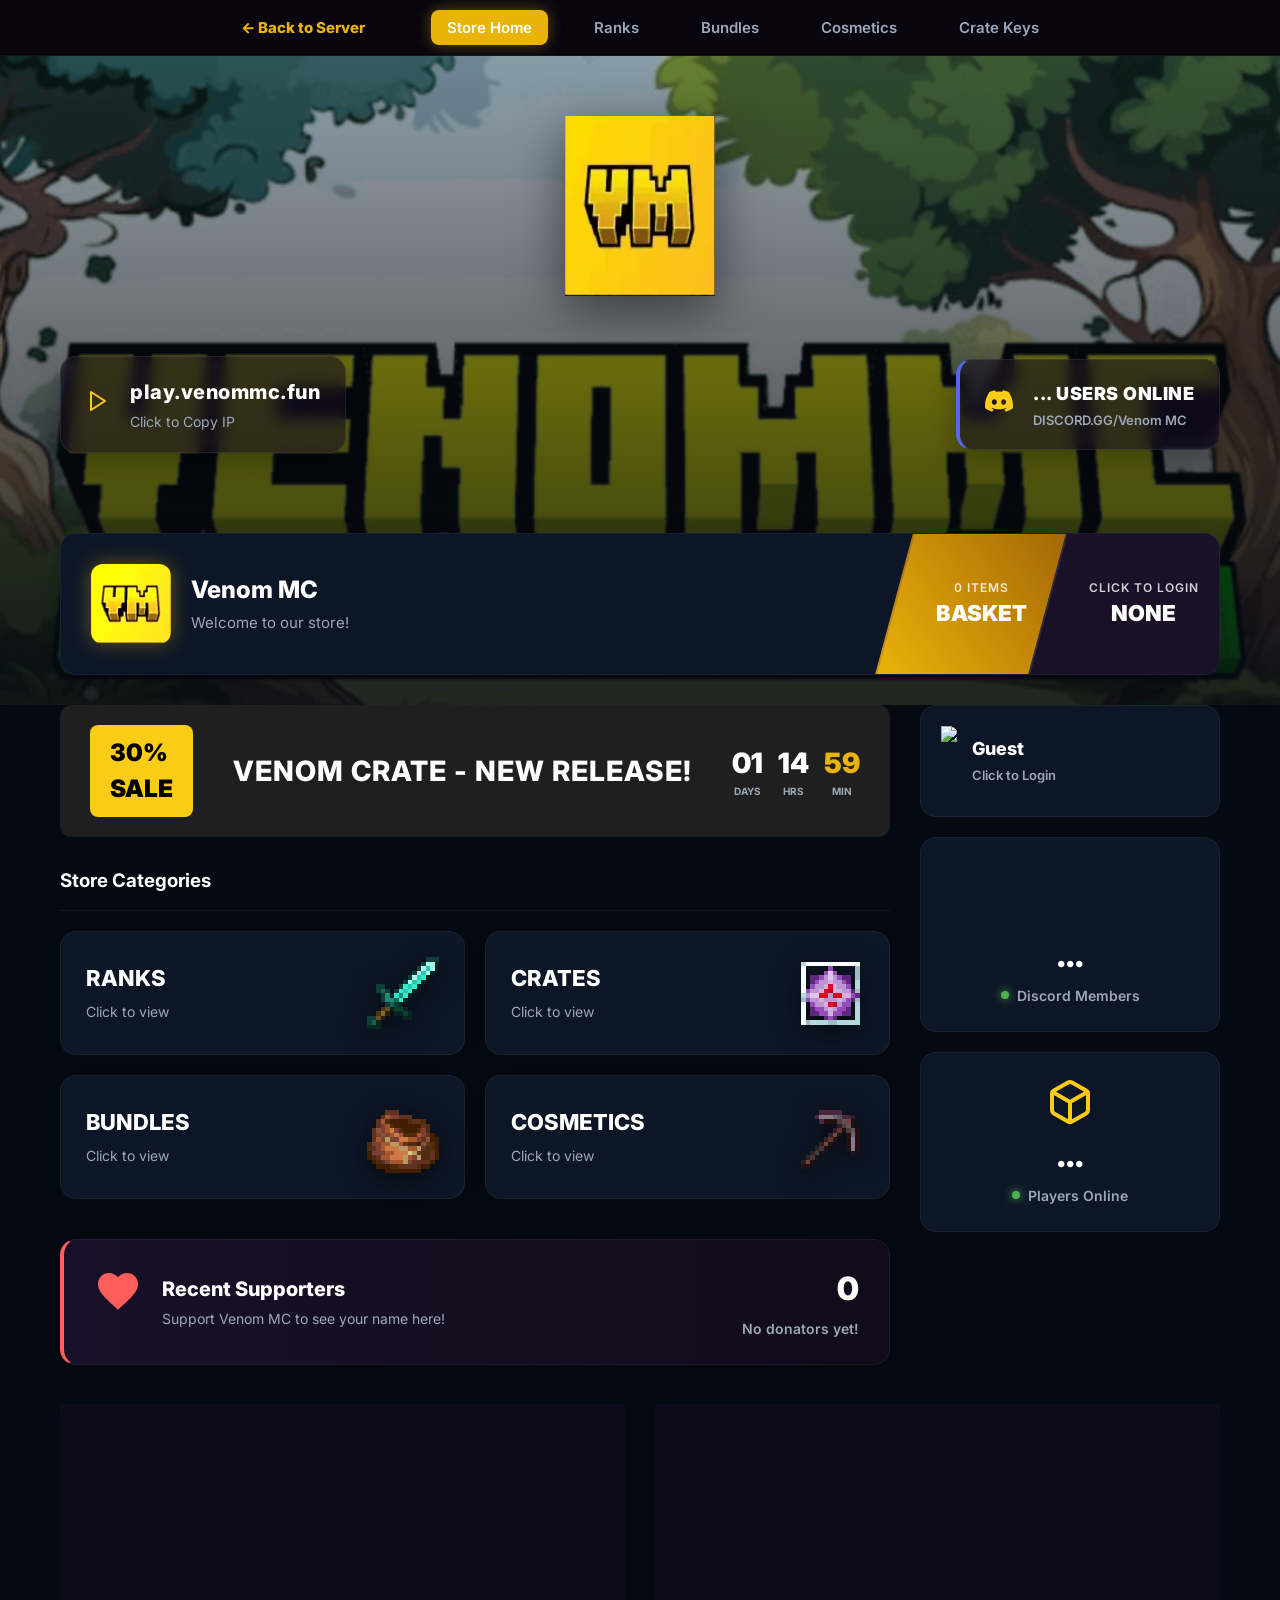
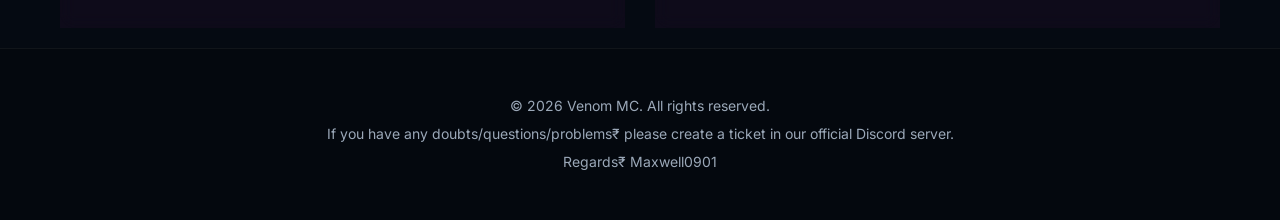
==== commit 42f51c88: "Add files via upload" ====
--- a/store.html
+++ b/store.html
@@ -116,7 +116,7 @@
                                 <span class="category-subtitle">Click to view</span>
                             </div>
                             <div class="category-image">
-                                <img src="rank_icon.jpg" alt="Ranks" style="width: 100px; height: 100px; object-fit: cover; border-radius: 10px; margin: 0 auto; display: block; box-shadow: 0 0 15px rgba(250₹₹₹.5);">
+                                <img src="rank_icon.jpg" alt="Ranks" style="width: 72px; height: 72px; object-fit: contain; image-rendering: pixelated; margin: 0 auto; display: block; filter: drop-shadow(0 6px 12px rgba(0,0,0,0.6));">
                             </div>
                         </a>
                         <!-- Category: Crates -->
@@ -126,7 +126,7 @@
                                 <span class="category-subtitle">Click to view</span>
                             </div>
                             <div class="category-image">
-                                <img src="crate_icon.jpg" alt="Crates" style="width: 100px; height: 100px; object-fit: cover; border-radius: 10px; margin: 0 auto; display: block; box-shadow: 0 0 15px rgba(250₹₹₹.5);">
+                                <img src="crate_icon.jpg" alt="Crates" style="width: 72px; height: 72px; object-fit: contain; image-rendering: pixelated; margin: 0 auto; display: block; filter: drop-shadow(0 6px 12px rgba(0,0,0,0.6));">
                             </div>
                         </a>
                         <!-- Category: Bundles -->
@@ -136,7 +136,7 @@
                                 <span class="category-subtitle">Click to view</span>
                             </div>
                             <div class="category-image">
-                                <img src="bundle_icon.jpg" alt="Bundles" style="width: 100px; height: 100px; object-fit: cover; border-radius: 10px; margin: 0 auto; display: block; box-shadow: 0 0 15px rgba(250₹₹₹.5);">
+                                <img src="bundle_icon.jpg" alt="Bundles" style="width: 72px; height: 72px; object-fit: contain; image-rendering: pixelated; margin: 0 auto; display: block; filter: drop-shadow(0 6px 12px rgba(0,0,0,0.6));">
                             </div>
                         </a>
                         <!-- Category: Cosmetics -->
@@ -146,12 +146,12 @@
                                 <span class="category-subtitle">Click to view</span>
                             </div>
                             <div class="category-image">
-                                <img src="cosmetic_icon.jpg" alt="Cosmetics" style="width: 100px; height: 100px; object-fit: cover; border-radius: 10px; margin: 0 auto; display: block; box-shadow: 0 0 15px rgba(250₹₹₹.5);">
+                                <img src="cosmetic_icon.jpg" alt="Cosmetics" style="width: 72px; height: 72px; object-fit: contain; image-rendering: pixelated; margin: 0 auto; display: block; filter: drop-shadow(0 6px 12px rgba(0,0,0,0.6));">
                             </div>
                         </a>
                     </div>
                 </div>
-                                  <!-- STORE VIEW: RANKS -->
+                                                    <!-- STORE VIEW: RANKS -->
                   <div id="view-ranks" class="store-view" style="display: none;">
                       <div class="view-header">
                           <button class="back-btn" onclick="switchView('home')">&larr; Back to Categories</button>
@@ -160,38 +160,48 @@
                       </div>
                       <div class="products-grid">
                           <div class="product-card">
-                              <div class="product-icon"><img src="rank_icon.jpg" alt="Captain"></div>
-                              <h4 class="product-title">CAPTAIN</h4>
+                              <div class="product-icon"><img src="rank_icon.jpg" alt="Premium"></div>
+                              <h4 class="product-title">PREMIUM</h4>
+                              <div class="product-price">&#8377;50</div>
+                              <ul class="product-features">
+                                  <li>&check; Premium Chat Tag</li>
+                                  <li>&check; Access to Premium Kits</li>
+                              </ul>
+                              <button class="buy-btn" onclick="addToCart('PREMIUM', 50)">BUY NOW</button>
+                          </div>
+                          <div class="product-card">
+                              <div class="product-icon"><img src="rank_icon.jpg" alt="Beam"></div>
+                              <h4 class="product-title">BEAM</h4>
+                              <div class="product-price">&#8377;99</div>
+                              <ul class="product-features">
+                                  <li>&check; Beam Chat Tag</li>
+                                  <li>&check; Access to Beam Kits</li>
+                                  <li>&check; /feed command</li>
+                              </ul>
+                              <button class="buy-btn" onclick="addToCart('BEAM', 99)">BUY NOW</button>
+                          </div>
+                          <div class="product-card">
+                              <div class="product-icon"><img src="rank_icon.jpg" alt="Captain+"></div>
+                              <h4 class="product-title">CAPTAIN+</h4>
                               <div class="product-price">&#8377;220</div>
                               <ul class="product-features">
                                   <li>&check; Exclusive Chat Tag</li>
                                   <li>&check; Access to Captain Kits</li>
                                   <li>&check; No chat cooldown</li>
                               </ul>
-                              <button class="buy-btn" onclick="addToCart('CAPTAIN', 220)">BUY NOW</button>
-                          </div>
-                          <div class="product-card">
-                              <div class="product-icon"><img src="rank_icon.jpg" alt="Monarch"></div>
-                              <h4 class="product-title">MONARCH</h4>
-                              <div class="product-price">&#8377;320</div>
-                              <ul class="product-features">
-                                  <li>&check; Everything from Captain</li>
-                                  <li>&check; Access to /fly in hub</li>
-                                  <li>&check; 2x Vote Rewards</li>
-                              </ul>
-                              <button class="buy-btn" onclick="addToCart('MONARCH', 320)">BUY NOW</button>
+                              <button class="buy-btn" onclick="addToCart('CAPTAIN+', 220)">BUY NOW</button>
                           </div>
                           <div class="product-card featured-card">
                               <div class="product-badge accent-badge">POPULAR</div>
-                              <div class="product-icon"><img src="rank_icon.jpg" alt="Dictator+"></div>
-                              <h4 class="product-title">DICTATOR+</h4>
+                              <div class="product-icon"><img src="rank_icon.jpg" alt="MVP+"></div>
+                              <h4 class="product-title">MVP+</h4>
                               <div class="product-price">&#8377;420 <span class="old-price">&#8377;500</span></div>
                               <ul class="product-features">
                                   <li>&check; Colored Chat Messages</li>
                                   <li>&check; Keep Inventory on death</li>
                                   <li>&check; 5 /sethome locations</li>
                               </ul>
-                              <button class="buy-btn accent-btn" onclick="addToCart('DICTATOR+', 420)">BUY NOW</button>
+                              <button class="buy-btn accent-btn" onclick="addToCart('MVP+', 420)">BUY NOW</button>
                           </div>
                           <div class="product-card legendary-card">
                               <div class="product-badge legendary-badge">TOP TIER</div>
@@ -208,7 +218,7 @@
                           </div>
                       </div>
                   </div>
-                                  <!-- STORE VIEW: CRATES -->
+                                                    <!-- STORE VIEW: CRATES -->
                   <div id="view-crates" class="store-view" style="display: none;">
                       <div class="view-header">
                           <button class="back-btn" onclick="switchView('home')">&larr; Back to Categories</button>
@@ -216,52 +226,47 @@
                           <p class="view-subtitle">Try your luck! Open crates at spawn for a chance to win legendary items.</p>
                       </div>
                       <div class="products-grid">
+                          <div class="product-card featured-card">
+                              <div class="product-badge accent-badge">SEASONAL</div>
+                              <div class="product-icon"><img src="crate_icon.jpg" alt="Monthly Crate"></div>
+                              <h4 class="product-title">MONTHLY CRATE KEY</h4>
+                              <div class="product-price">&#8377;50</div>
+                              <ul class="product-features">
+                                  <li>&check; 1x Monthly Crate Key</li>
+                                  <li>&check; Win exclusive seasonal gear & loot</li>
+                              </ul>
+                              <button class="buy-btn accent-btn" onclick="addToCart('MONTHLY CRATE KEY 1x', 50)">BUY NOW</button>
+                          </div>
+                          <div class="product-card featured-card">
+                              <div class="product-badge accent-badge">SPECIAL</div>
+                              <div class="product-icon"><img src="crate_icon.jpg" alt="Special Crate"></div>
+                              <h4 class="product-title">SPECIAL CRATE KEY</h4>
+                              <div class="product-price">&#8377;50</div>
+                              <ul class="product-features">
+                                  <li>&check; 1x Special Crate Key</li>
+                                  <li>&check; High chance for rare enchants & items</li>
+                              </ul>
+                              <button class="buy-btn accent-btn" onclick="addToCart('SPECIAL CRATE KEY 1x', 50)">BUY NOW</button>
+                          </div>
                           <div class="product-card">
-                              <div class="product-icon"><img src="crate_icon.jpg" alt="Crate"></div>
-                              <h4 class="product-title">MONTHLY CRATE KEY</h4>
-                              <div class="product-price">&#8377;40</div>
-                              <ul class="product-features">
-                                  <li>&check; 1x Monthly Crate Key</li>
-                                  <li>&check; Win exclusive seasonal gear</li>
-                              </ul>
-                              <button class="buy-btn" onclick="addToCart('MONTHLY CRATE KEY 1x', 40)">BUY NOW</button>
+                              <div class="product-icon"><img src="crate_icon.jpg" alt="Arcane Crate"></div>
+                              <h4 class="product-title">ARCANE CRATE KEY</h4>
+                              <div class="product-price">&#8377;20</div>
+                              <ul class="product-features">
+                                  <li>&check; 1x Arcane Crate Key</li>
+                                  <li>&check; Mystic rewards and boosts</li>
+                              </ul>
+                              <button class="buy-btn" onclick="addToCart('ARCANE CRATE KEY 1x', 20)">BUY NOW</button>
                           </div>
                           <div class="product-card">
-                              <div class="product-icon"><img src="crate_icon.jpg" alt="Crate"></div>
-                              <h4 class="product-title">SPECIAL CRATE KEY</h4>
-                              <div class="product-price">&#8377;40</div>
-                              <ul class="product-features">
-                                  <li>&check; 1x Special Crate Key</li>
-                                  <li>&check; High chance for rare enchants</li>
-                              </ul>
-                              <button class="buy-btn" onclick="addToCart('SPECIAL CRATE KEY 1x', 40)">BUY NOW</button>
-                          </div>
-                          <div class="product-card">
-                              <div class="product-icon"><img src="crate_icon.jpg" alt="Crate"></div>
-                              <h4 class="product-title">VOTE CRATE KEY</h4>
+                              <div class="product-icon"><img src="crate_icon.jpg" alt="Matrix Crate"></div>
+                              <h4 class="product-title">MATRIX CRATE KEY</h4>
                               <div class="product-price">&#8377;20</div>
                               <ul class="product-features">
-                                  <li>&check; 1x Vote Crate Key</li>
-                              </ul>
-                              <button class="buy-btn" onclick="addToCart('VOTE CRATE KEY 1x', 20)">BUY NOW</button>
-                          </div>
-                          <div class="product-card">
-                              <div class="product-icon"><img src="crate_icon.jpg" alt="Crate"></div>
-                              <h4 class="product-title">RARE CRATE KEY</h4>
-                              <div class="product-price">&#8377;20</div>
-                              <ul class="product-features">
-                                  <li>&check; 1x Rare Crate Key</li>
-                              </ul>
-                              <button class="buy-btn" onclick="addToCart('RARE CRATE KEY 1x', 20)">BUY NOW</button>
-                          </div>
-                          <div class="product-card">
-                              <div class="product-icon"><img src="crate_icon.jpg" alt="Crate"></div>
-                              <h4 class="product-title">LEGENDARY CRATE KEY</h4>
-                              <div class="product-price">&#8377;20</div>
-                              <ul class="product-features">
-                                  <li>&check; 1x Legendary Crate Key</li>
-                              </ul>
-                              <button class="buy-btn" onclick="addToCart('LEGENDARY CRATE KEY 1x', 20)">BUY NOW</button>
+                                  <li>&check; 1x Matrix Crate Key</li>
+                                  <li>&check; Futuristic gear and valuable tools</li>
+                              </ul>
+                              <button class="buy-btn" onclick="addToCart('MATRIX CRATE KEY 1x', 20)">BUY NOW</button>
                           </div>
                       </div>
                   </div>
@@ -465,15 +470,15 @@
                     <div class="payment-method-box" onclick="selectPaymentMethod('paypal')" id="pm-paypal">
                         <img src="https://upload.wikimedia.org/wikipedia/commons/b/b5/PayPal.svg" style="height: 20px;">
                     </div>
-                                          <div class="payment-method-box" onclick="selectPaymentMethod('upi')" id="pm-upi">
-                          <img src="https://upload.wikimedia.org/wikipedia/commons/e/e1/UPI-Logo-vector.svg" style="height: 20px; filter: brightness(0) invert(1);">
-                      </div>
-                      <div class="payment-method-box" onclick="selectPaymentMethod('nepali')" id="pm-nepali" style="display: flex; align-items: center; justify-content: center; gap: 5px;">
-                          <span style="font-weight: 700; color: white; font-size: 14px;">NPR / eSewa</span>
-                      </div>
-                      <div class="payment-method-box" onclick="selectPaymentMethod('crypto')" id="pm-crypto" style="display: flex; align-items: center; justify-content: center; gap: 5px;">
-                          <img src="https://upload.wikimedia.org/wikipedia/commons/4/46/Bitcoin.svg" style="height: 20px;">
-                          <span style="font-weight: 700; color: white; font-size: 14px;">Crypto</span>
+                                          <div class="payment-method-box" onclick="selectPaymentMethod('upi')" id="pm-upi">
+                          <img src="https://upload.wikimedia.org/wikipedia/commons/e/e1/UPI-Logo-vector.svg" style="height: 20px; filter: brightness(0) invert(1);">
+                      </div>
+                      <div class="payment-method-box" onclick="selectPaymentMethod('nepali')" id="pm-nepali" style="display: flex; align-items: center; justify-content: center; gap: 5px;">
+                          <span style="font-weight: 700; color: white; font-size: 14px;">NPR / eSewa</span>
+                      </div>
+                      <div class="payment-method-box" onclick="selectPaymentMethod('crypto')" id="pm-crypto" style="display: flex; align-items: center; justify-content: center; gap: 5px;">
+                          <img src="https://upload.wikimedia.org/wikipedia/commons/4/46/Bitcoin.svg" style="height: 20px;">
+                          <span style="font-weight: 700; color: white; font-size: 14px;">Crypto</span>
                       </div>
                 </div>
                 
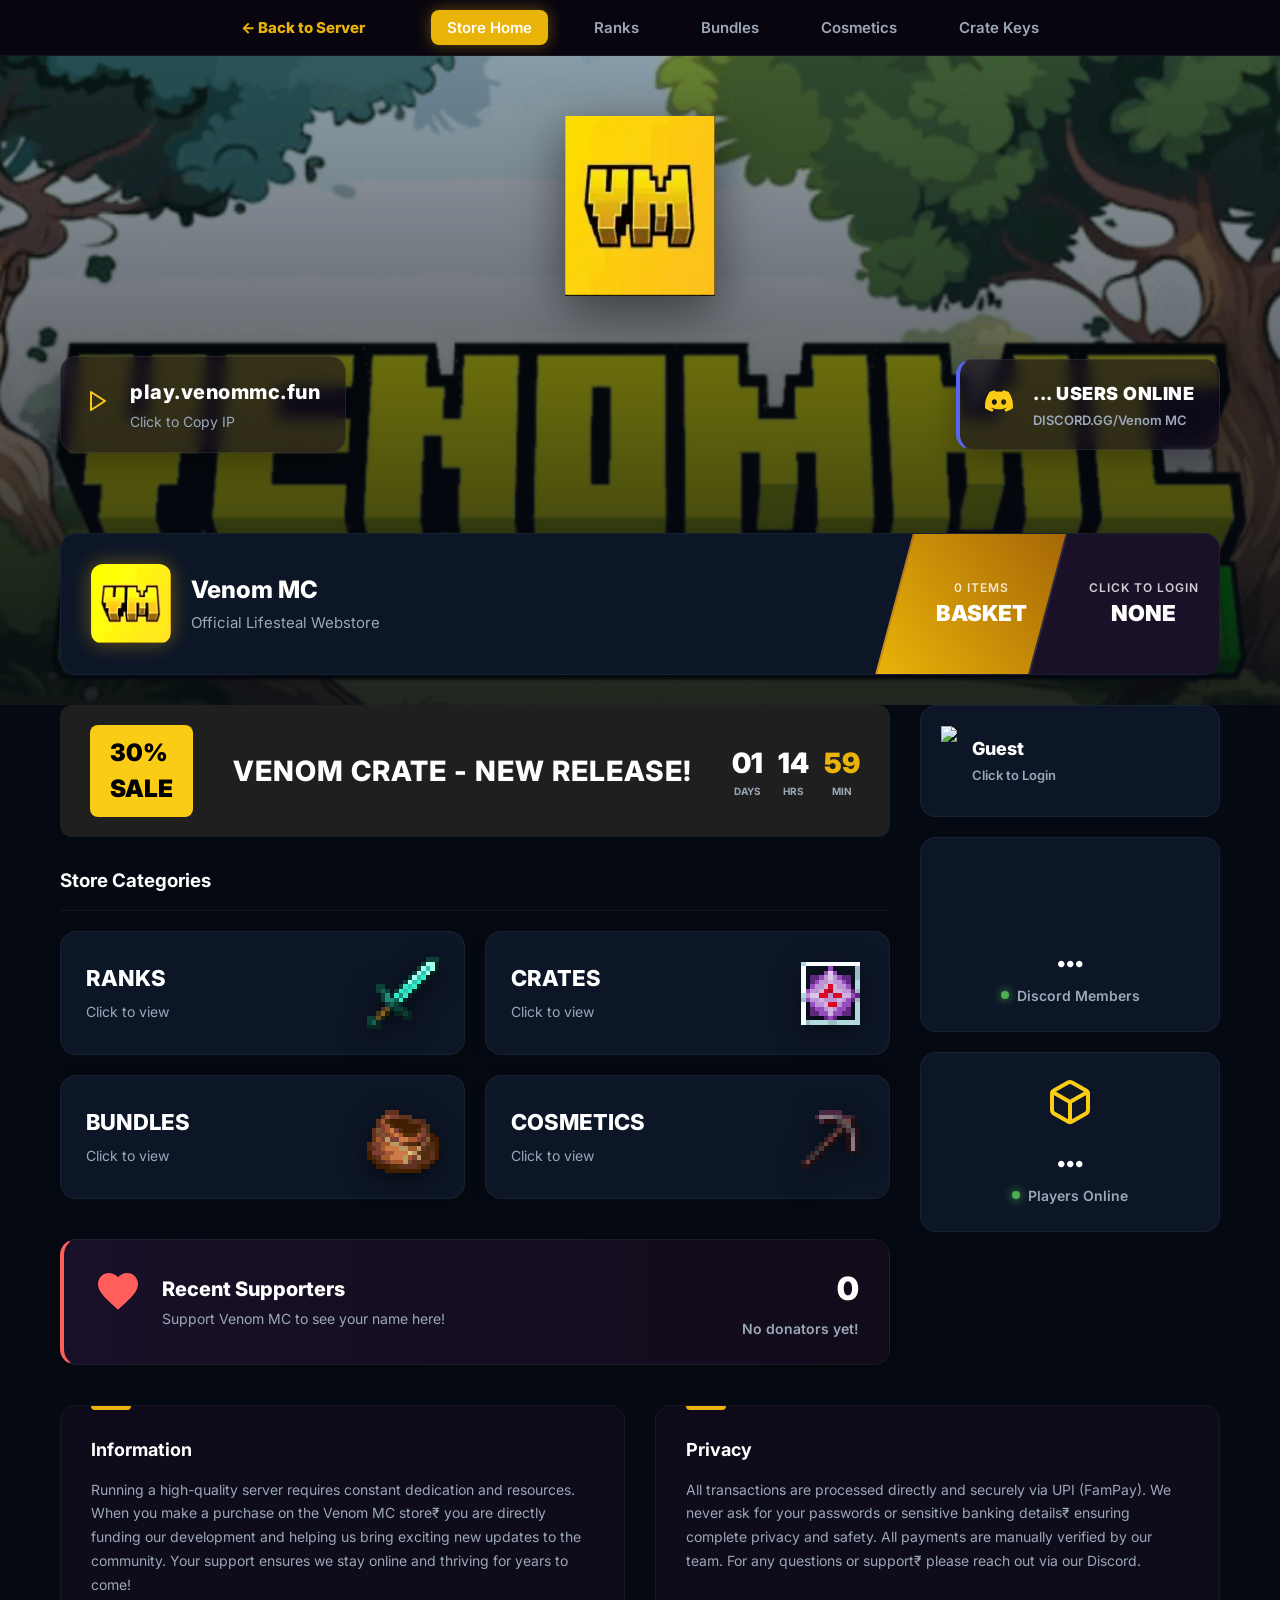
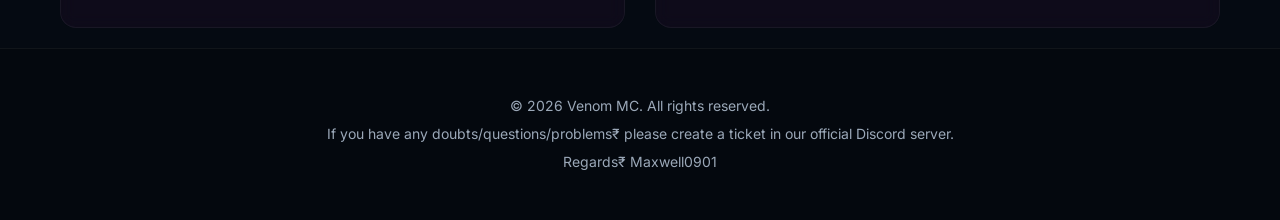
==== commit 77681757: "Add files via upload" ====
--- a/store.html
+++ b/store.html
@@ -59,7 +59,7 @@
                 <img src="vm_logo.png" alt="Venom MC Logo" class="banner-icon">
                 <div>
                     <h2 class="banner-title">Venom MC</h2>
-                    <p class="banner-subtitle">Welcome to our store!</p>
+                    <p class="banner-subtitle">Official Lifesteal Webstore</p>
                 </div>
             </div>
             
@@ -156,7 +156,7 @@
                       <div class="view-header">
                           <button class="back-btn" onclick="switchView('home')">&larr; Back to Categories</button>
                           <h3>Global Server Ranks</h3>
-                          <p class="view-subtitle">Support the server and get amazing perks, kits, and shiny tags in chat!</p>
+                          <p class="view-subtitle">Unlock exclusive kits, tags, and gameplay perks to get ahead on the server.</p>
                       </div>
                       <div class="products-grid">
                           <div class="product-card">
@@ -223,7 +223,7 @@
                       <div class="view-header">
                           <button class="back-btn" onclick="switchView('home')">&larr; Back to Categories</button>
                           <h3>Crate Keys</h3>
-                          <p class="view-subtitle">Try your luck! Open crates at spawn for a chance to win legendary items.</p>
+                          <p class="view-subtitle">Spin for god gear, totems, extra hearts, and rare rewards at spawn.</p>
                       </div>
                       <div class="products-grid">
                           <div class="product-card featured-card">
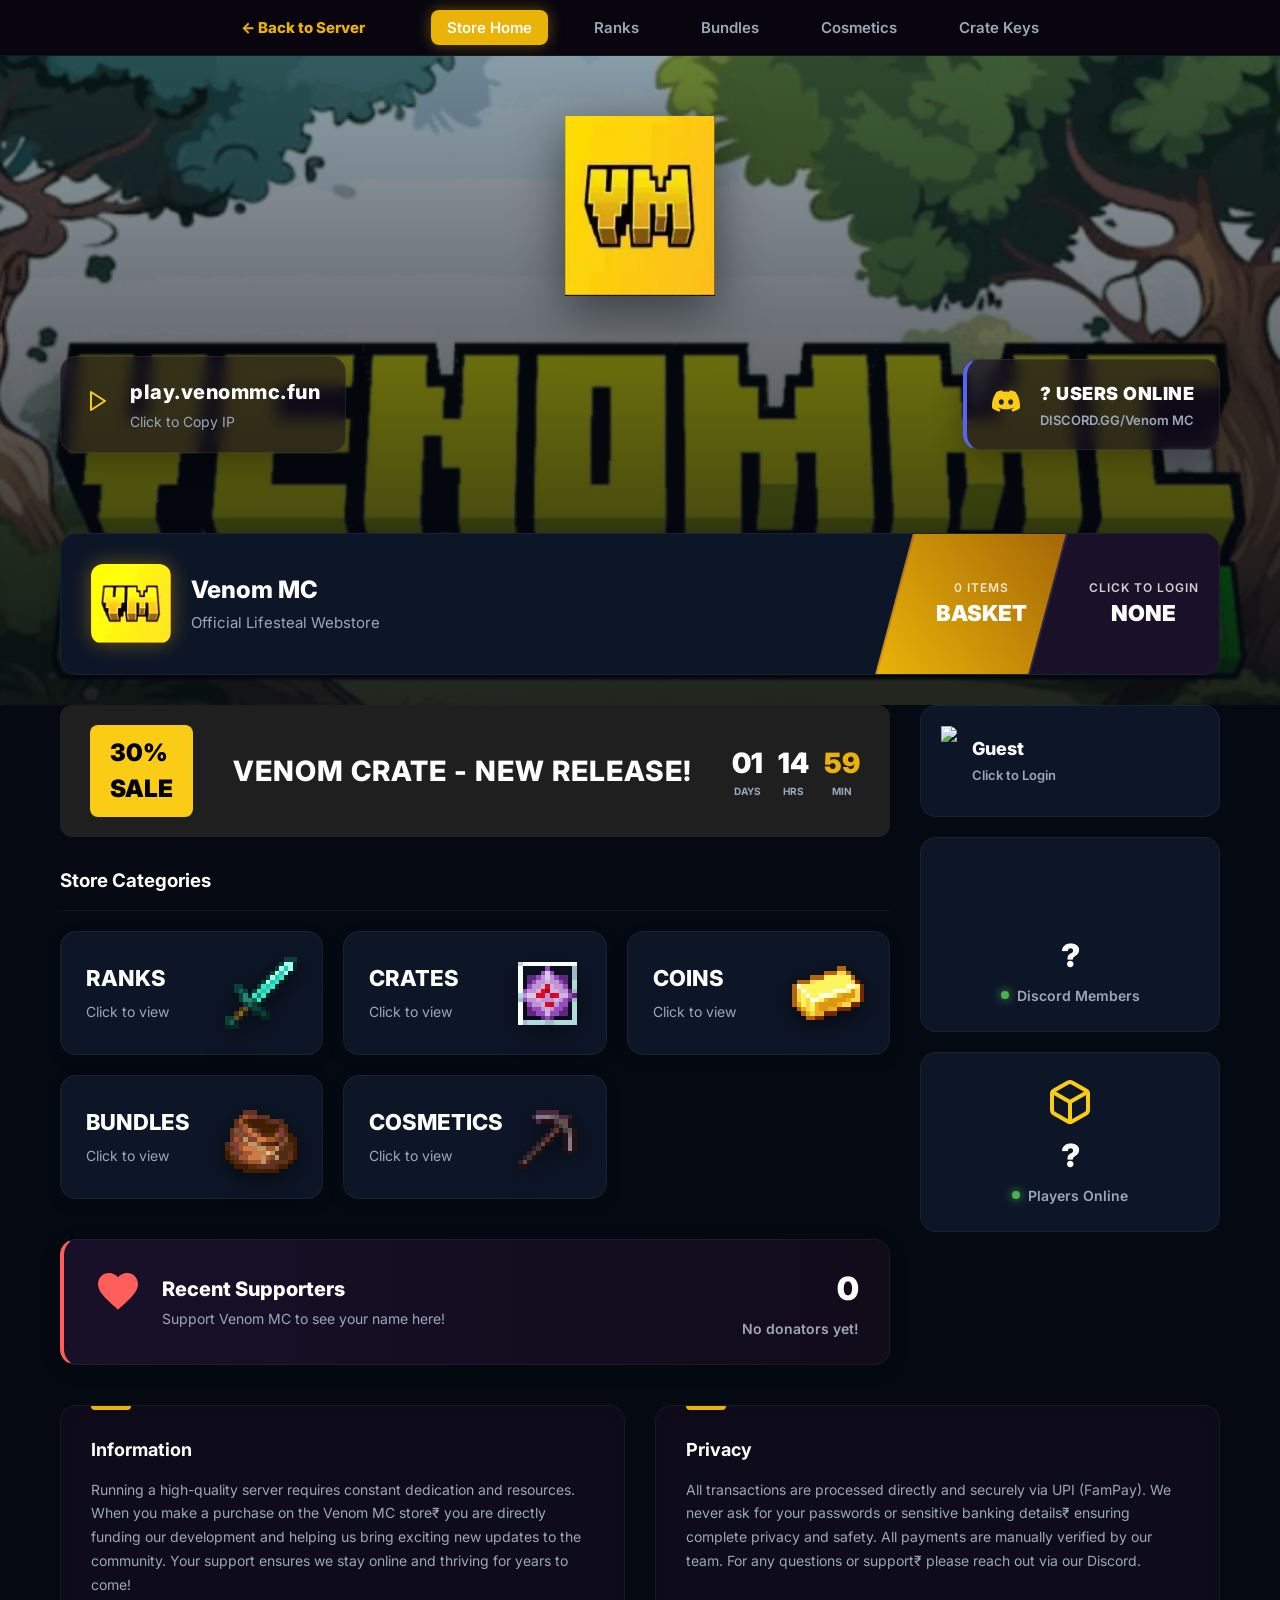
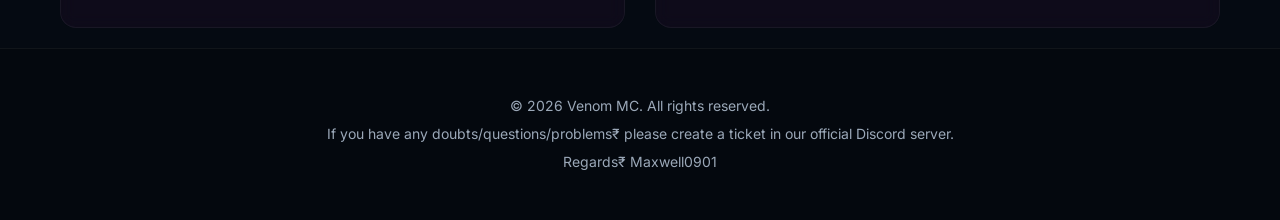
==== commit b16f55f9: "Add files via upload" ====
--- a/store.html
+++ b/store.html
@@ -129,6 +129,16 @@
                                 <img src="crate_icon.jpg" alt="Crates" style="width: 72px; height: 72px; object-fit: contain; image-rendering: pixelated; margin: 0 auto; display: block; filter: drop-shadow(0 6px 12px rgba(0,0,0,0.6));">
                             </div>
                         </a>
+                                                <!-- Category: Coins -->
+                        <a href="#" onclick="switchView('coins'); return false;" class="category-card">
+                            <div class="category-text">
+                                <h4 class="category-title">COINS</h4>
+                                <span class="category-subtitle">Click to view</span>
+                            </div>
+                            <div class="category-image">
+                                <img src="coin_icon.png" alt="Coins" style="width: 72px; height: 72px; object-fit: contain; image-rendering: pixelated; margin: 0 auto; display: block; filter: drop-shadow(0 6px 12px rgba(0,0,0,0.6));">
+                            </div>
+                        </a>
                         <!-- Category: Bundles -->
                         <a href="#" onclick="switchView('bundles'); return false;" class="category-card">
                             <div class="category-text">
@@ -270,7 +280,90 @@
                           </div>
                       </div>
                   </div>
-                <!-- STORE VIEW: BUNDLES -->
+                                                    <!-- STORE VIEW: COINS -->
+                  <div id="view-coins" class="store-view" style="display: none;">
+                      <div class="view-header">
+                          <button class="back-btn" onclick="switchView('home')">&larr; Back to Categories</button>
+                          <h3>Venom Coins & Currency</h3>
+                          <p class="view-subtitle">Top up your server balance to buy gear, auction house items, and raid supplies.</p>
+                      </div>
+                      <div class="products-grid">
+                          <div class="product-card">
+                              <div class="product-icon"><img src="coin_icon.png" alt="Coins"></div>
+                              <h4 class="product-title">250 COINS</h4>
+                              <div class="product-price">&#8377;50</div>
+                              <ul class="product-features">
+                                  <li>&check; 250 In-Game Coins</li>
+                                  <li>&check; Instant delivery to balance</li>
+                              </ul>
+                              <button class="buy-btn" onclick="addToCart('250 COINS', 50)">BUY NOW</button>
+                          </div>
+                          <div class="product-card">
+                              <div class="product-icon"><img src="coin_icon.png" alt="Coins"></div>
+                              <h4 class="product-title">500 COINS</h4>
+                              <div class="product-price">&#8377;100</div>
+                              <ul class="product-features">
+                                  <li>&check; 500 In-Game Coins</li>
+                                  <li>&check; Instant delivery to balance</li>
+                              </ul>
+                              <button class="buy-btn" onclick="addToCart('500 COINS', 100)">BUY NOW</button>
+                          </div>
+                          <div class="product-card">
+                              <div class="product-icon"><img src="coin_icon.png" alt="Coins"></div>
+                              <h4 class="product-title">1,000 COINS</h4>
+                              <div class="product-price">&#8377;200</div>
+                              <ul class="product-features">
+                                  <li>&check; 1,000 In-Game Coins</li>
+                                  <li>&check; Great for auction house snipes</li>
+                              </ul>
+                              <button class="buy-btn" onclick="addToCart('1,000 COINS', 200)">BUY NOW</button>
+                          </div>
+                          <div class="product-card featured-card">
+                              <div class="product-badge accent-badge">POPULAR</div>
+                              <div class="product-icon"><img src="coin_icon.png" alt="Coins"></div>
+                              <h4 class="product-title">5,000 COINS</h4>
+                              <div class="product-price">&#8377;400</div>
+                              <ul class="product-features">
+                                  <li>&check; 5,000 In-Game Coins</li>
+                                  <li>&check; Stack your gear & supplies</li>
+                              </ul>
+                              <button class="buy-btn accent-btn" onclick="addToCart('5,000 COINS', 400)">BUY NOW</button>
+                          </div>
+                          <div class="product-card">
+                              <div class="product-icon"><img src="coin_icon.png" alt="Coins"></div>
+                              <h4 class="product-title">10,000 COINS</h4>
+                              <div class="product-price">&#8377;700</div>
+                              <ul class="product-features">
+                                  <li>&check; 10,000 In-Game Coins</li>
+                                  <li>&check; Dominate the server economy</li>
+                              </ul>
+                              <button class="buy-btn" onclick="addToCart('10,000 COINS', 700)">BUY NOW</button>
+                          </div>
+                          <div class="product-card">
+                              <div class="product-icon"><img src="coin_icon.png" alt="Coins"></div>
+                              <h4 class="product-title">15,000 COINS</h4>
+                              <div class="product-price">&#8377;800</div>
+                              <ul class="product-features">
+                                  <li>&check; 15,000 In-Game Coins</li>
+                                  <li>&check; Major savings per coin</li>
+                              </ul>
+                              <button class="buy-btn" onclick="addToCart('15,000 COINS', 800)">BUY NOW</button>
+                          </div>
+                          <div class="product-card legendary-card">
+                              <div class="product-badge legendary-badge">BEST VALUE</div>
+                              <div class="product-icon"><img src="coin_icon.png" alt="Coins"></div>
+                              <h4 class="product-title">30,000 COINS</h4>
+                              <div class="product-price">&#8377;1,500</div>
+                              <ul class="product-features">
+                                  <li>&check; 30,000 In-Game Coins</li>
+                                  <li>&check; Maximum coin pack</li>
+                                  <li>&check; Unlimited server wealth</li>
+                              </ul>
+                              <button class="buy-btn legendary-btn" onclick="addToCart('30,000 COINS', 1500)">BUY NOW</button>
+                          </div>
+                      </div>
+                  </div>
+                  <!-- STORE VIEW: BUNDLES -->
                 <div id="view-bundles" class="store-view" style="display: none;">
                     <div class="view-header">
                         <button class="back-btn" onclick="switchView('home')">← Back to Categories</button>
--- a/style.css
+++ b/style.css
@@ -324,7 +324,7 @@
 
 .category-grid {
     display: grid;
-    grid-template-columns: repeat(2, 1fr);
+    grid-template-columns: repeat(auto-fit, minmax(210px, 1fr));
     gap: 20px;
     margin-bottom: 30px;
 }
@@ -465,7 +465,7 @@
 /* Info Section */
 .info-section {
     display: grid;
-    grid-template-columns: repeat(2, 1fr);
+    grid-template-columns: repeat(auto-fit, minmax(210px, 1fr));
     gap: 30px;
     margin-top: 20px;
 }
@@ -1310,23 +1310,23 @@
         grid-template-columns: 1fr;
     }
 }
-
-/* Custom Scrollbar */
-::-webkit-scrollbar {
-    width: 10px;
-}
-::-webkit-scrollbar-track {
-    background: var(--bg-main);
-}
-::-webkit-scrollbar-thumb {
-    background: rgba(255, 255, 255, 0.1);
-    border-radius: 5px;
-}
-::-webkit-scrollbar-thumb:hover {
-    background: var(--color-primary);
-}
-
-
+
+/* Custom Scrollbar */
+::-webkit-scrollbar {
+    width: 10px;
+}
+::-webkit-scrollbar-track {
+    background: var(--bg-main);
+}
+::-webkit-scrollbar-thumb {
+    background: rgba(255, 255, 255, 0.1);
+    border-radius: 5px;
+}
+::-webkit-scrollbar-thumb:hover {
+    background: var(--color-primary);
+}
+
+
 .hero-logo-img { max-width: 150px; display: block; margin: 0 auto; }
 
 
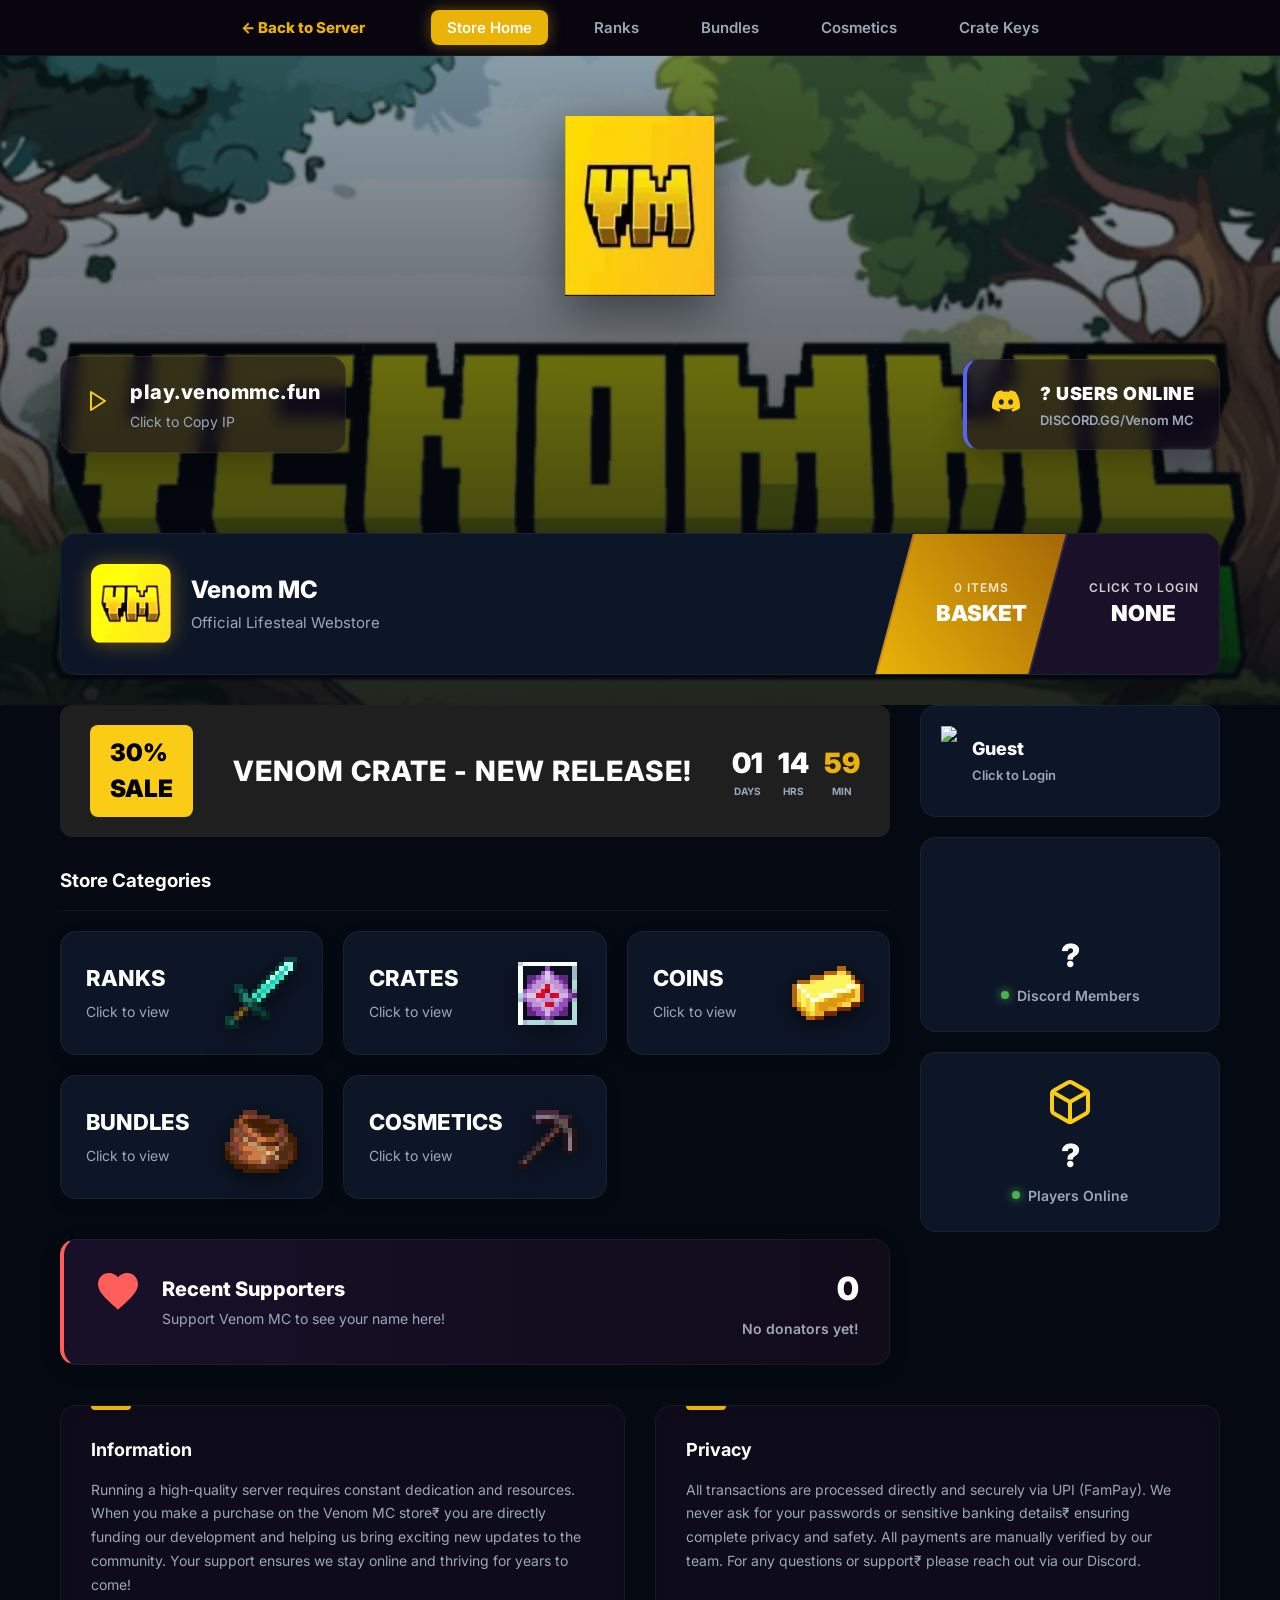
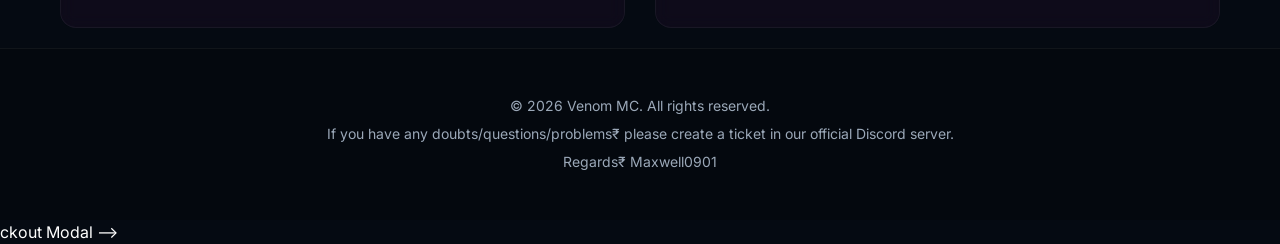
==== commit 168417cc: "Add files via upload" ====
--- a/store.html
+++ b/store.html
@@ -521,13 +521,13 @@
             <p>Regards₹ Maxwell0901</p>
         </div>
     </footer>
-    <!-- Payment Gateway Modal -->
+        <!-- Payment Gateway Modal -->
     <div id="payment-modal" class="modal-overlay" style="display: none; background: #0f0a18;" onclick="handlePaymentModalClick(event)">
-        <div class="payment-container" style="display: flex; width: 100vw; height: 100vh; overflow: hidden; max-width: 1400px; margin: 0 auto; background: #140c22; box-shadow: 0 0 50px rgba(0₹₹₹.8);" onclick="event.stopPropagation()">
+        <div class="payment-container" onclick="event.stopPropagation()">
             
             <!-- Left Side: Order Summary -->
-            <div class="payment-sidebar" style="width: 380px; background: #11091c; border-right: 1px solid rgba(255₹₹₹.05); padding: 40px; display: flex; flex-direction: column;">
-                <div style="display: flex; justify-content: space-between; align-items: center; margin-bottom: 40px;">
+            <div class="payment-sidebar">
+                <div class="payment-order-header" style="display: flex; justify-content: space-between; align-items: center; margin-bottom: 25px;">
                     <div id="payment-username" style="color: var(--text-muted); font-size: 15px; font-weight: 600;">Guest's order</div>
                     <button onclick="closePaymentModal()" style="background: none; border: none; color: var(--text-muted); text-decoration: underline; cursor: pointer; font-size: 14px;">Cancel</button>
                 </div>
@@ -536,77 +536,57 @@
                     <!-- Items dynamically injected here -->
                 </div>
                 
-                <div style="margin-top: 20px;">
+                <div class="coupon-container" style="margin-top: 20px;">
                     <div style="color: var(--text-muted); font-size: 14px; font-weight: 700; margin-bottom: 10px;">Coupon/Gift Card</div>
-                    <input type="text" placeholder="Enter code..." style="width: 100%; background: rgba(0₹₹₹.3); border: 1px solid rgba(255₹₹₹.1); padding: 12px 15px; border-radius: 8px; color: white; outline: none; font-family: 'Inter'₹ sans-serif;">
+                    <input type="text" placeholder="Enter code..." style="width: 100%; background: rgba(0,0,0,0.3); border: 1px solid rgba(255,255,255,0.1); padding: 12px 15px; border-radius: 8px; color: white; outline: none; font-family: 'Inter', sans-serif;">
                 </div>
             </div>
             
             <!-- Right Side: Payment Form -->
-            <div class="payment-main" style="flex-grow: 1; padding: 40px 60px; overflow-y: auto;">
-                <div style="color: var(--text-muted); font-size: 14px; margin-bottom: 30px;">
+            <div class="payment-main">
+                <div class="breadcrumb-text" style="color: var(--text-muted); font-size: 14px; margin-bottom: 25px;">
                     Venom MC Store &gt; Make Payment &gt; <span style="color: white; font-weight: 600;">Secure Checkout</span>
                 </div>
                 
-                <h3 style="font-size: 20px; font-weight: 800; color: white; margin-bottom: 15px;">Email Address</h3>
-                <input type="email" placeholder="Enter your email address" style="width: 100%; background: rgba(0₹₹₹.2); border: 1px solid rgba(255₹₹₹.1); padding: 16px 20px; border-radius: 8px; color: white; outline: none; font-family: 'Inter'₹ sans-serif; font-size: 16px; margin-bottom: 30px;">
+                <h3 style="font-size: 18px; font-weight: 800; color: white; margin-bottom: 12px;">Email Address</h3>
+                <input type="email" placeholder="Enter your email address" style="width: 100%; background: rgba(0,0,0,0.2); border: 1px solid rgba(255,255,255,0.1); padding: 14px 18px; border-radius: 8px; color: white; outline: none; font-family: 'Inter', sans-serif; font-size: 15px; margin-bottom: 25px;">
                 
-                <h3 style="font-size: 20px; font-weight: 800; color: white; margin-bottom: 15px;">Payment Method</h3>
-                <div style="display: grid; grid-template-columns: repeat(auto-fit₹ minmax(140px₹ 1fr)); gap: 15px; margin-bottom: 15px;">
+                <h3 style="font-size: 18px; font-weight: 800; color: white; margin-bottom: 12px;">Payment Method</h3>
+                <div class="payment-methods-grid">
                     <div class="payment-method-box" onclick="selectPaymentMethod('card')" id="pm-card">
                         <img src="https://upload.wikimedia.org/wikipedia/commons/4/41/Visa_Logo.png" style="height: 15px; filter: brightness(1.2);">
-                        <img src="https://upload.wikimedia.org/wikipedia/commons/b/b7/MasterCard_Logo.svg" style="height: 20px;">
+                        <img src="https://upload.wikimedia.org/wikipedia/commons/b/b7/MasterCard_Logo.svg" style="height: 20px; margin-left: 8px;">
                     </div>
                     <div class="payment-method-box" onclick="selectPaymentMethod('gpay')" id="pm-gpay">
-                        <img src="https://upload.wikimedia.org/wikipedia/commons/c/c1/Google_%22G%22_logo.svg" style="height: 20px; margin-right: 5px;"> <span style="font-weight: 700; color: white; font-size: 18px;">Pay</span>
+                        <img src="https://upload.wikimedia.org/wikipedia/commons/c/c1/Google_%22G%22_logo.svg" style="height: 20px; margin-right: 5px;"> <span style="font-weight: 700; color: white; font-size: 16px;">Pay</span>
                     </div>
                     <div class="payment-method-box" onclick="selectPaymentMethod('paypal')" id="pm-paypal">
                         <img src="https://upload.wikimedia.org/wikipedia/commons/b/b5/PayPal.svg" style="height: 20px;">
                     </div>
-                                          <div class="payment-method-box" onclick="selectPaymentMethod('upi')" id="pm-upi">
-                          <img src="https://upload.wikimedia.org/wikipedia/commons/e/e1/UPI-Logo-vector.svg" style="height: 20px; filter: brightness(0) invert(1);">
-                      </div>
-                      <div class="payment-method-box" onclick="selectPaymentMethod('nepali')" id="pm-nepali" style="display: flex; align-items: center; justify-content: center; gap: 5px;">
-                          <span style="font-weight: 700; color: white; font-size: 14px;">NPR / eSewa</span>
-                      </div>
-                      <div class="payment-method-box" onclick="selectPaymentMethod('crypto')" id="pm-crypto" style="display: flex; align-items: center; justify-content: center; gap: 5px;">
-                          <img src="https://upload.wikimedia.org/wikipedia/commons/4/46/Bitcoin.svg" style="height: 20px;">
-                          <span style="font-weight: 700; color: white; font-size: 14px;">Crypto</span>
-                      </div>
-                </div>
-                
-                <button style="width: 100%; background: rgba(255₹₹₹.03); border: 1px solid rgba(255₹₹₹.05); padding: 12px; border-radius: 8px; color: var(--text-muted); cursor: pointer; font-size: 14px; margin-bottom: 40px; transition: 0.2s;" onmouseover="this.style.background='rgba(255₹₹₹.06)'" onmouseout="this.style.background='rgba(255₹₹₹.03)'">More Payment Methods</button>
+                    <div class="payment-method-box" onclick="selectPaymentMethod('upi')" id="pm-upi">
+                        <img src="https://upload.wikimedia.org/wikipedia/commons/e/e1/UPI-Logo-vector.svg" style="height: 18px; filter: brightness(0) invert(1);">
+                    </div>
+                    <div class="payment-method-box" onclick="selectPaymentMethod('nepali')" id="pm-nepali" style="display: flex; align-items: center; justify-content: center; gap: 5px;">
+                        <span style="font-weight: 700; color: #FF9800; font-size: 14px;">eSewa / NPR</span>
+                    </div>
+                    <div class="payment-method-box" onclick="selectPaymentMethod('crypto')" id="pm-crypto" style="display: flex; align-items: center; justify-content: center; gap: 5px;">
+                        <img src="https://upload.wikimedia.org/wikipedia/commons/4/46/Bitcoin.svg" style="height: 18px;">
+                        <span style="font-weight: 700; color: #2196F3; font-size: 14px;">Crypto</span>
+                    </div>
+                </div>
                 
                 <div id="payment-dynamic-form">
-                    <!-- Default Form Fields -->
-                    <div style="display: grid; grid-template-columns: 1fr 1fr; gap: 20px; margin-bottom: 20px;">
-                        <div>
-                            <div style="color: white; font-weight: 700; margin-bottom: 10px;">Full Name</div>
-                            <input type="text" placeholder="Enter your full name" class="payment-input">
-                        </div>
-                        <div>
-                            <div style="color: white; font-weight: 700; margin-bottom: 10px;">Zip / Postal Code</div>
-                            <input type="text" placeholder="Zip code" class="payment-input">
-                        </div>
-                    </div>
-                </div>
-                
-                <div style="display: flex; align-items: center; gap: 15px; margin-top: 40px; padding-top: 20px; border-top: 1px solid rgba(255₹₹₹.05);">
-                    <label class="term-checkbox" style="padding-left: 30px;">
-                        <input type="checkbox">
-                        <span class="checkmark"></span>
-                        <span class="term-text" style="font-size: 13px;">Allow Venom MC to send me updates & announcements via email.</span>
-                    </label>
+                    <!-- Dynamic Payment Content injected by script.js -->
                 </div>
                 
                 <div style="margin-top: 30px; text-align: right;">
-                    <button id="execute-payment-btn" style="background: linear-gradient(135deg₹ #4CAF50 0%₹ #45a049 100%); color: white; padding: 14px 40px; border: none; border-radius: 8px; font-weight: 800; font-size: 16px; cursor: pointer; box-shadow: 0 6px 20px rgba(76₹ 175₹ 80₹ 0.3); transition: 0.2s;" onclick="executePayment()" onmouseover="this.style.transform='scale(1.02)'" onmouseout="this.style.transform='scale(1)'">Complete Payment</button>
+                    <button id="execute-payment-btn" style="background: linear-gradient(135deg, #4CAF50 0%, #45a049 100%); color: white; padding: 14px 40px; border: none; border-radius: 8px; font-weight: 800; font-size: 16px; cursor: pointer; box-shadow: 0 6px 20px rgba(76, 175, 80, 0.3); transition: 0.2s;" onclick="executePayment()">Complete Payment &rarr;</button>
                 </div>
             </div>
         </div>
     </div>
-    
-    <!-- FamPay / UPI Checkout Modal -->
+
+    ckout Modal -->
     <div id="checkout-modal" class="modal-overlay" style="display: none;" onclick="handleModalClick(event)">
         <div class="modal-container">
             <button class="modal-close" onclick="closeCheckout()">&times;</button>
--- a/style.css
+++ b/style.css
@@ -1330,3 +1330,123 @@
 .hero-logo-img { max-width: 150px; display: block; margin: 0 auto; }
 
 
+
+
+/* ==========================================
+   PAYMENT GATEWAY MODAL (RESPONSIVE)
+   ========================================== */
+.payment-container {
+    display: flex;
+    width: 100vw;
+    height: 100vh;
+    max-width: 1400px;
+    margin: 0 auto;
+    background: #140c22;
+    box-shadow: 0 0 50px rgba(0, 0, 0, 0.8);
+    overflow: hidden;
+}
+
+.payment-sidebar {
+    width: 380px;
+    flex-shrink: 0;
+    background: #11091c;
+    border-right: 1px solid rgba(255, 255, 255, 0.05);
+    padding: 40px;
+    display: flex;
+    flex-direction: column;
+}
+
+.payment-main {
+    flex-grow: 1;
+    padding: 40px 60px;
+    overflow-y: auto;
+    background: #140c22;
+}
+
+.payment-methods-grid {
+    display: grid;
+    grid-template-columns: repeat(auto-fit, minmax(130px, 1fr));
+    gap: 15px;
+    margin-bottom: 25px;
+}
+
+.payment-method-box {
+    background: rgba(255, 255, 255, 0.03);
+    border: 1px solid rgba(255, 255, 255, 0.08);
+    border-radius: 10px;
+    padding: 16px 12px;
+    display: flex;
+    align-items: center;
+    justify-content: center;
+    cursor: pointer;
+    transition: all 0.2s ease;
+}
+
+.payment-method-box:hover {
+    background: rgba(255, 255, 255, 0.07);
+    border-color: rgba(255, 255, 255, 0.2);
+    transform: translateY(-2px);
+}
+
+.payment-method-box.selected {
+    background: rgba(250, 204, 21, 0.1) !important;
+    border-color: #facc15 !important;
+    box-shadow: 0 0 15px rgba(250, 204, 21, 0.2);
+}
+
+/* Mobile & Tablet Responsiveness for Payment Gateway */
+@media (max-width: 850px) {
+    .payment-container {
+        flex-direction: column !important;
+        height: 100vh !important;
+        width: 100vw !important;
+        overflow-y: auto !important;
+        -webkit-overflow-scrolling: touch;
+    }
+
+    .payment-sidebar {
+        width: 100% !important;
+        flex-shrink: 0 !important;
+        padding: 20px 20px 15px 20px !important;
+        border-right: none !important;
+        border-bottom: 1px solid rgba(255, 255, 255, 0.08) !important;
+    }
+
+    .payment-sidebar .payment-order-header {
+        margin-bottom: 15px !important;
+    }
+
+    .payment-sidebar #payment-items-container {
+        max-height: 120px !important;
+        overflow-y: auto !important;
+    }
+
+    .payment-sidebar .coupon-container {
+        display: none !important;
+    }
+
+    .payment-main {
+        width: 100% !important;
+        padding: 20px !important;
+        overflow-y: visible !important;
+    }
+
+    .payment-main .breadcrumb-text {
+        display: none !important;
+    }
+
+    .payment-methods-grid {
+        grid-template-columns: repeat(2, 1fr) !important;
+        gap: 10px !important;
+    }
+
+    .payment-method-box {
+        padding: 12px 10px !important;
+    }
+
+    #execute-payment-btn {
+        width: 100% !important;
+        padding: 16px !important;
+        font-size: 16px !important;
+    }
+}
